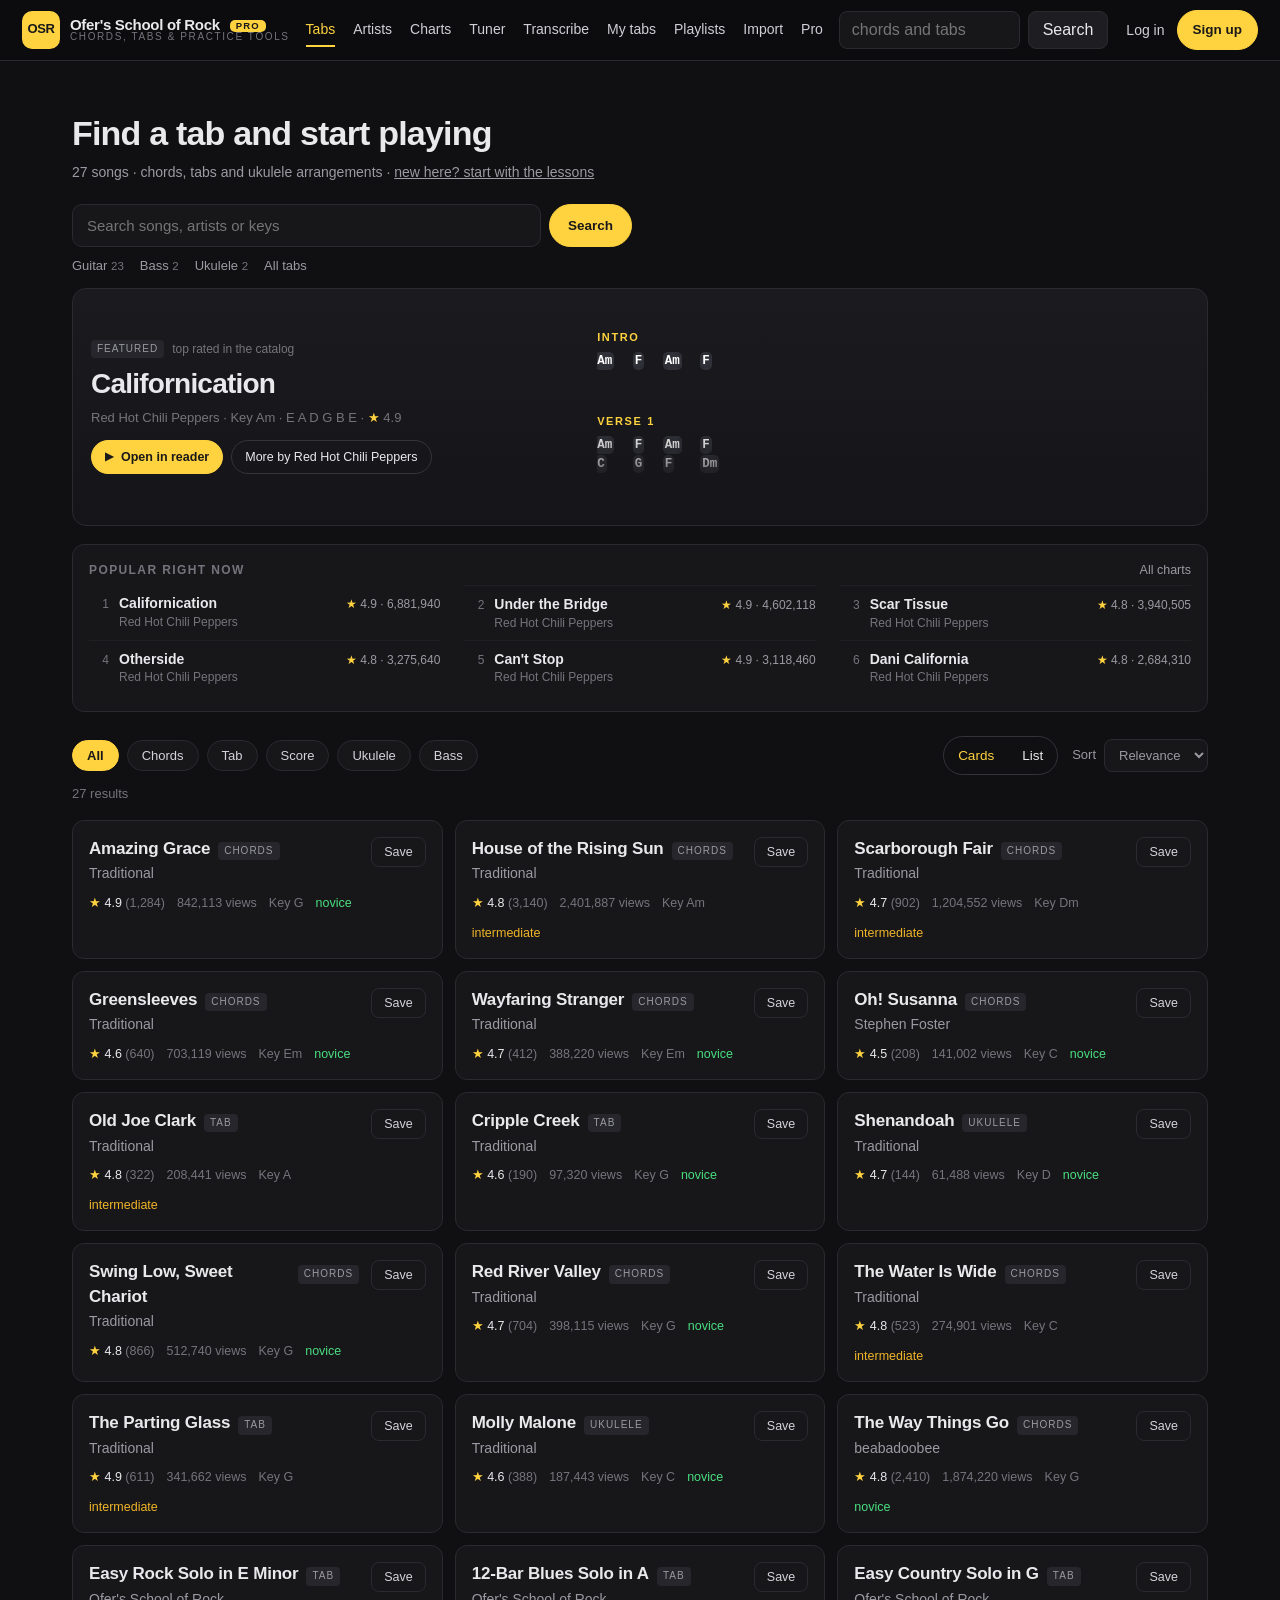
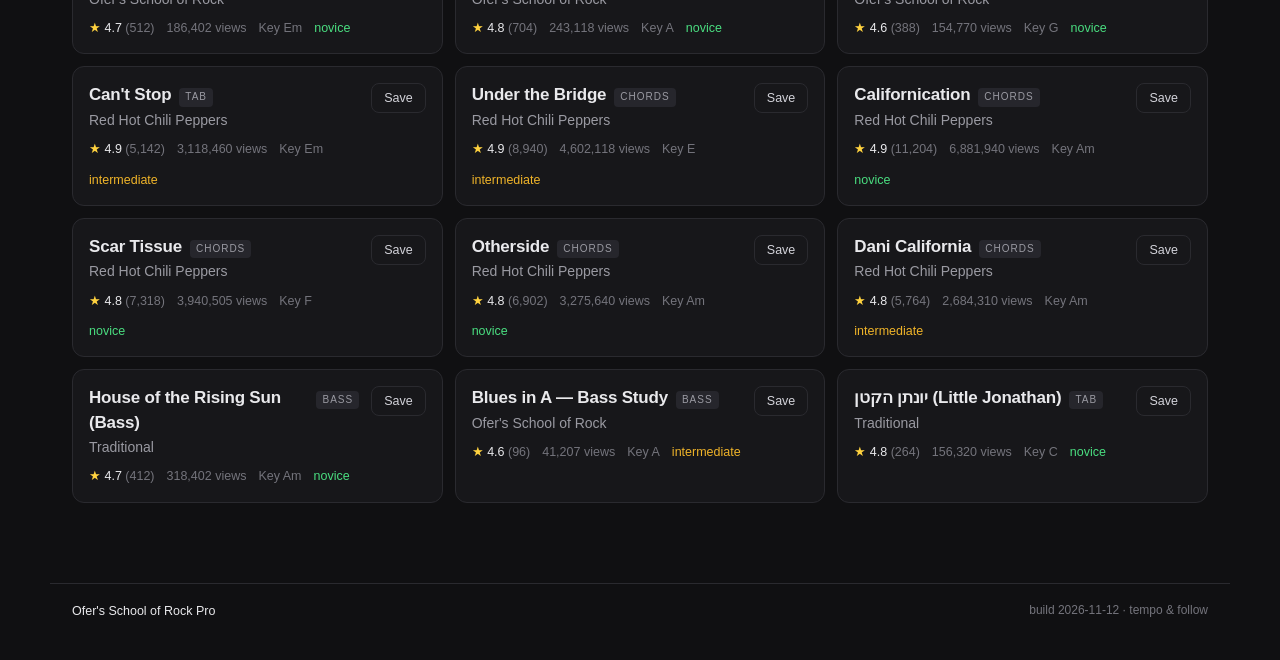
==== index.html @ 37c8a30d "Add a bar/beat timeline with loops and entry markers - Every song page gets a ruler above the sheet:" ====
<!doctype html>
<html lang="en">
  <head>
    <meta charset="utf-8" />
    <meta name="viewport" content="width=device-width, initial-scale=1" />
    <title>Ofer's School of Rock Pro — chords, tabs &amp; practice</title>
    <meta name="description" content="Ofer's School of Rock Pro — a local chord and tab reader with playlists, a metronome, practice tracking and tab export." />
    <link rel="icon" href="favicon.svg" type="image/svg+xml" />
    <link rel="stylesheet" href="css/styles.css?v=20261112au" />
  </head>
  <body>
    <div id="app"></div>
    <script type="module" src="js/app.js?v=20261112au"></script>
  </body>
</html>
---- css/styles.css ----
:root {
  --bg: #101012;
  --bg-elev: #17171a;
  --bg-elev-2: #1e1e22;
  --line: #2a2a2f;
  --text: #e9e9ec;
  --muted: #9a9aa2;
  --dim: #74747c;
  --accent: #ffd23f;
  --accent-ink: #191919;
  --green: #4ade80;
  --font: "Inter", -apple-system, BlinkMacSystemFont, "Segoe UI", Roboto, Helvetica, Arial, sans-serif;
  --mono: ui-monospace, "SF Mono", SFMono-Regular, Menlo, Consolas, monospace;
}

* {
  box-sizing: border-box;
}

html,
body {
  margin: 0;
  padding: 0;
}

body {
  background: var(--bg);
  color: var(--text);
  font-family: var(--font);
  -webkit-font-smoothing: antialiased;
  line-height: 1.45;
}

a {
  color: inherit;
  text-decoration: none;
}

button,
select,
input {
  font-family: inherit;
  font-size: inherit;
  color: inherit;
}

/* ---------- header ---------- */

.site-header {
  position: sticky;
  top: 0;
  z-index: 20;
  display: flex;
  align-items: center;
  gap: 16px;
  padding: 10px 22px;
  background: #0c0c0e;
  border-bottom: 1px solid var(--line);
}

.brand {
  display: flex;
  align-items: center;
  gap: 10px;
  flex-shrink: 0;
}

.brand-mark {
  display: grid;
  place-items: center;
  width: 38px;
  height: 38px;
  border-radius: 10px;
  background: var(--accent);
  color: var(--accent-ink);
  font-weight: 800;
  font-size: 13px;
  letter-spacing: -0.4px;
}

.brand-text {
  display: flex;
  flex-direction: column;
  line-height: 1.05;
}

.brand-text strong {
  font-size: 15px;
  letter-spacing: -0.3px;
  white-space: nowrap;
}

.brand-text em {
  font-style: normal;
  font-size: 10px;
  text-transform: uppercase;
  letter-spacing: 1.6px;
  color: var(--dim);
}

.brand-pro {
  display: inline-block;
  margin-left: 6px;
  padding: 1px 6px;
  border-radius: 5px;
  background: var(--accent);
  color: var(--accent-ink);
  font-size: 9.5px;
  font-weight: 800;
  letter-spacing: 1.2px;
  vertical-align: 1px;
}

.main-nav {
  display: flex;
  gap: 18px;
  font-size: 14px;
  color: #cfcfd6;
}

.main-nav a {
  padding: 6px 0;
  border-bottom: 2px solid transparent;
  white-space: nowrap;
}

.main-nav a:hover {
  color: #fff;
}

.main-nav a.is-active {
  color: var(--accent);
  border-bottom-color: var(--accent);
}

.main-nav a.is-muted {
  color: #5c5c63;
  cursor: not-allowed;
}

.search {
  display: flex;
  margin-left: auto;
  gap: 8px;
  flex: 0 1 340px;
  min-width: 140px;
}

.search input {
  width: 100%;
  padding: 9px 12px;
  border-radius: 8px;
  border: 1px solid var(--line);
  background: var(--bg-elev);
  outline: none;
}

.search input:focus {
  border-color: #4b4b53;
}

.search button {
  padding: 9px 14px;
  border-radius: 8px;
  border: 1px solid var(--line);
  background: var(--bg-elev-2);
  cursor: pointer;
}

.search button:hover {
  background: #26262b;
}

.auth-slot {
  display: flex;
  align-items: center;
  gap: 10px;
  flex-shrink: 0;
}

.auth-name {
  max-width: 140px;
  overflow: hidden;
  text-overflow: ellipsis;
  white-space: nowrap;
  font-size: 13px;
  color: var(--muted);
}

.auth-link {
  font-size: 14px;
  color: #cfcfd6;
  padding: 6px 2px;
}

.auth-link:hover {
  color: #fff;
}

.auth-signup {
  padding: 7px 14px;
  font-size: 13px;
}

/* ---------- shell ---------- */

.ws {
  max-width: 1180px;
  margin: 0 auto;
  padding: 28px 22px 80px;
}

.hero h1 {
  margin: 6px 0 4px;
  font-size: 34px;
  letter-spacing: -0.8px;
}

.hero-sub {
  margin: 0 0 22px;
  color: var(--muted);
  font-size: 14px;
}

/* ---------- filters ---------- */

.filters {
  display: flex;
  align-items: center;
  gap: 14px;
  flex-wrap: wrap;
  margin-bottom: 10px;
}

.chips {
  display: flex;
  gap: 8px;
  flex-wrap: wrap;
}

.chip {
  padding: 7px 14px;
  border-radius: 999px;
  border: 1px solid var(--line);
  background: var(--bg-elev);
  cursor: pointer;
  font-size: 13px;
  color: #d3d3da;
}

.chip:hover {
  border-color: #3d3d45;
}

.chip.is-on {
  background: var(--accent);
  border-color: var(--accent);
  color: var(--accent-ink);
  font-weight: 600;
}

.sort {
  margin-left: auto;
  font-size: 13px;
  color: var(--muted);
  display: flex;
  align-items: center;
  gap: 8px;
}

.sort select {
  padding: 7px 10px;
  border-radius: 8px;
  border: 1px solid var(--line);
  background: var(--bg-elev);
}

.result-count {
  color: var(--dim);
  font-size: 13px;
  margin: 6px 0 16px;
}

/* ---------- results ---------- */

.results {
  display: grid;
  grid-template-columns: repeat(auto-fill, minmax(330px, 1fr));
  gap: 12px;
}

.card {
  display: flex;
  align-items: flex-start;
  gap: 12px;
  padding: 16px;
  border: 1px solid var(--line);
  border-radius: 12px;
  background: var(--bg-elev);
  transition: border-color 0.15s ease, transform 0.15s ease;
}

.card:hover {
  border-color: #3d3d45;
  transform: translateY(-1px);
}

.card-main {
  flex: 1;
  min-width: 0;
}

.card-head {
  display: flex;
  align-items: baseline;
  gap: 8px;
}

.card-head h3 {
  margin: 0;
  font-size: 17px;
  letter-spacing: -0.2px;
}

.badge {
  font-size: 10px;
  text-transform: uppercase;
  letter-spacing: 1px;
  padding: 2px 6px;
  border-radius: 4px;
  background: #26262c;
  color: var(--muted);
}

.card-artist {
  margin: 2px 0 10px;
  color: var(--muted);
  font-size: 14px;
}

.meta {
  display: flex;
  flex-wrap: wrap;
  gap: 12px;
  margin: 0;
  padding: 0;
  list-style: none;
  font-size: 12.5px;
}

.star {
  color: var(--accent);
}

.dim {
  color: var(--dim);
}

.difficulty-novice {
  color: var(--green);
}

.difficulty-intermediate {
  color: #f0b429;
}

.difficulty-advanced {
  color: #f87171;
}

.save-btn {
  flex-shrink: 0;
  padding: 7px 12px;
  border-radius: 8px;
  border: 1px solid var(--line);
  background: transparent;
  color: #d3d3da;
  font-size: 12.5px;
  cursor: pointer;
}

.save-btn:hover {
  background: #26262b;
}

.save-btn.is-saved {
  border-color: var(--accent);
  color: var(--accent);
}

.empty {
  color: var(--muted);
  padding: 24px 0;
}

.badge-import {
  background: #2a3a2e;
  color: var(--green);
}

/* ---------- import ---------- */

.import-form {
  display: flex;
  flex-direction: column;
  gap: 14px;
  padding: 18px;
  border: 1px solid var(--line);
  border-radius: 12px;
  background: var(--bg-elev);
  margin-bottom: 26px;
}

.field-row {
  display: flex;
  flex-wrap: wrap;
  gap: 14px;
}

.import-form label {
  display: flex;
  flex-direction: column;
  gap: 6px;
  font-size: 12px;
  letter-spacing: 0.4px;
  text-transform: uppercase;
  color: var(--dim);
  flex: 1 1 180px;
}

.import-form input,
.import-form select,
.import-form textarea {
  font-family: inherit;
  font-size: 14px;
  text-transform: none;
  letter-spacing: normal;
  color: var(--text);
  background: var(--bg);
  border: 1px solid var(--line);
  border-radius: 8px;
  padding: 9px 11px;
  outline: none;
}

.import-form input:focus,
.import-form select:focus,
.import-form textarea:focus {
  border-color: #4b4b53;
}

.import-form textarea {
  font-family: var(--mono);
  font-size: 13px;
  line-height: 1.5;
  resize: vertical;
  white-space: pre;
  overflow-wrap: normal;
}

.body-field {
  width: 100%;
}

.split-row {
  display: flex;
  flex-direction: row;
  align-items: center;
  gap: 8px;
  padding: 10px 12px;
  border: 1px solid var(--line);
  border-radius: 10px;
  background: var(--bg);
  font-size: 13px;
  color: var(--text);
  text-transform: none;
  letter-spacing: normal;
  cursor: pointer;
}

.split-row input {
  width: 16px;
  height: 16px;
  accent-color: var(--accent);
  flex: 0 0 auto;
}

.split-row .dim {
  font-size: 12px;
}

.split-row input:disabled + span {
  color: var(--dim);
}

.import-actions {
  display: flex;
  align-items: center;
  gap: 14px;
  flex-wrap: wrap;
  font-size: 12.5px;
}

.pill.danger {
  border-color: #5a2a2a;
  color: #f87171;
}

.pill.danger:hover {
  background: #2a1a1a;
}

/* ---------- song layout ---------- */

.song-layout {
  display: grid;
  grid-template-columns: 258px minmax(0, 1fr);
  gap: 28px;
  align-items: start;
  max-width: 1240px;
}

.rail {
  position: sticky;
  top: 78px;
  display: flex;
  flex-direction: column;
  gap: 18px;
}

.rail-player {
  display: flex;
  flex-direction: column;
  gap: 6px;
}

.rail-player .rail-title {
  margin: 0 0 4px;
}

.rail-player .player-bar {
  display: grid;
  grid-template-columns: 1fr 1fr;
  align-items: center;
  gap: 8px;
  width: 100%;
  margin: 0;
}

.rail-player .player-bar .pb-label {
  display: none;
}

.rail-player .player-bar .pill {
  width: 100%;
  justify-content: center;
}

.rail-player #player-toggle,
.rail-player #player-stop,
.rail-player .pill-group[aria-label="Player tempo"],
.rail-player .click-volume-wrap,
.rail-player .player-time,
.rail-player .player-kind,
.rail-player .player-progress,
.rail-player .follow-bar {
  grid-column: 1 / -1;
}

.rail-player .pill-group[aria-label="Player tempo"] {
  justify-content: center;
}

.rail-player .click-volume {
  flex: 1;
  width: auto;
}

.rail-player .player-instrument,
.rail-player .player-volume-wrap {
  grid-column: 1 / -1;
}

.rail-player .player-instrument {
  width: 100%;
  justify-content: space-between;
}

.rail-player .player-instrument select {
  flex: 1;
  min-width: 0;
  text-align: right;
}

.rail-player .player-time,
.rail-player .player-kind {
  text-align: center;
}

.rail-player .player-time {
  order: 10;
}

.rail-player .player-progress {
  order: 11;
  flex: none;
  width: 100%;
}

.rail-player .player-kind {
  order: 12;
}

.rail-auth {
  display: flex;
  flex-direction: column;
  gap: 8px;
}

.btn-primary,
.btn-ghost {
  padding: 10px 14px;
  border-radius: 999px;
  border: 1px solid var(--line);
  background: var(--bg-elev-2);
  font-weight: 600;
  cursor: pointer;
  text-align: center;
}

.btn-primary:disabled,
.btn-ghost:disabled {
  cursor: not-allowed;
  opacity: 0.7;
}

.btn-primary {
  background: var(--accent);
  border-color: var(--accent);
  color: var(--accent-ink);
}

.rail-account-label {
  margin: 0;
  font-size: 10px;
  text-transform: uppercase;
  letter-spacing: 1.4px;
  color: var(--dim);
}

.rail-account-name {
  font-size: 14px;
}

.rail-account-email {
  margin: 0 0 8px;
  font-size: 12px;
  color: var(--muted);
  overflow: hidden;
  text-overflow: ellipsis;
}

.rail-title {
  margin: 6px 0 0;
  font-size: 12px;
  text-transform: uppercase;
  letter-spacing: 1.4px;
  color: var(--dim);
}

.versions {
  list-style: none;
  margin: 0;
  padding: 0;
  display: flex;
  flex-direction: column;
  gap: 2px;
}

.versions li {
  display: flex;
  justify-content: space-between;
  gap: 10px;
  padding: 9px 10px;
  border-radius: 8px;
  font-size: 13.5px;
}

.versions li:hover {
  background: var(--bg-elev-2);
}

.versions li.is-current {
  background: var(--bg-elev-2);
  border-left: 2px solid var(--accent);
}

.rail-note {
  border-top: 1px solid var(--line);
  padding-top: 14px;
  font-size: 12.5px;
  color: var(--muted);
}

.rail-note strong {
  color: var(--text);
  display: block;
  margin-bottom: 4px;
}

.rail-note p {
  margin: 0;
}

/* ---------- song ---------- */

.song {
  min-width: 0;
}

.song-title {
  margin: 0 0 8px;
  font-size: 40px;
  line-height: 1.1;
  letter-spacing: -1.2px;
}

.song-title span {
  color: var(--muted);
  font-weight: 400;
}

.stats {
  margin: 0 0 4px;
  color: var(--muted);
  font-size: 13.5px;
}

.byline {
  margin: 0 0 18px;
  color: var(--dim);
  font-size: 13px;
}

.toolbar {
  display: flex;
  flex-wrap: wrap;
  gap: 8px;
  padding: 12px 0;
  border-top: 1px solid var(--line);
  border-bottom: 1px solid var(--line);
}

.pill {
  padding: 9px 15px;
  border-radius: 999px;
  border: 1px solid #33333a;
  background: transparent;
  color: var(--text);
  font-size: 13.5px;
  cursor: pointer;
  transition: background 0.12s ease, border-color 0.12s ease;
}

.pill:hover {
  background: var(--bg-elev-2);
}

.pill.primary {
  display: inline-flex;
  align-items: center;
  gap: 8px;
  background: var(--accent);
  border-color: var(--accent);
  color: var(--accent-ink);
  font-weight: 650;
}

.pill.primary .ico {
  font-size: 11px;
}

.pill.is-on {
  border-color: var(--accent);
  color: var(--accent);
}

.pill.sq {
  padding: 9px 12px;
  border-radius: 999px;
  min-width: 40px;
}

.pill.sq.value {
  border: none;
  cursor: default;
  color: var(--muted);
  min-width: 34px;
  text-align: center;
}

.pill.sq.value:hover {
  background: transparent;
}

.pill.is-off {
  opacity: 0.4;
  cursor: default;
}

.pill.file-pill {
  display: inline-flex;
  align-items: center;
}

.sr-only {
  position: absolute;
  width: 1px;
  height: 1px;
  padding: 0;
  margin: -1px;
  overflow: hidden;
  clip: rect(0 0 0 0);
  white-space: nowrap;
  border: 0;
}

.crumb {
  margin: 0 0 4px;
  font-size: 11.5px;
  text-transform: uppercase;
  letter-spacing: 1.6px;
  color: var(--dim);
}

.crumb a:hover {
  color: var(--accent);
}

.pill-group {
  display: inline-flex;
  align-items: center;
  gap: 4px;
  border: 1px solid #33333a;
  border-radius: 999px;
  padding: 2px;
}

.pill-group .pill {
  border: none;
}

.tab-meta {
  margin: 16px 0 6px;
  color: var(--muted);
  font-size: 13.5px;
}

.tab-meta span {
  color: #45454c;
  margin: 0 4px;
}

.tempo-edit {
  display: inline-flex;
  align-items: center;
  gap: 6px;
}

.tempo-edit input {
  width: 60px;
  padding: 3px 6px;
  border-radius: 6px;
  border: 1px solid var(--line);
  background: var(--bg);
  color: var(--text);
  font-size: 12.5px;
  text-align: center;
  outline: none;
}

.tempo-edit input:focus {
  border-color: #4b4b53;
}

.capo-edit {
  display: inline-flex;
  align-items: center;
  gap: 4px;
}

.capo-edit .pill.sq {
  padding: 2px 7px;
  font-size: 12px;
  line-height: 1.3;
}

.capo-edit .pill.sq.value {
  min-width: 22px;
  justify-content: center;
}

.capo-edit .pill.sq[disabled] {
  opacity: 0.35;
  cursor: default;
}

.youtube-link {
  color: var(--muted);
  text-decoration: underline;
  text-underline-offset: 2px;
}

.youtube-link:hover {
  color: var(--accent);
}

/* ---------- sheet ---------- */

.timeline-card {
  margin: 10px 0 14px;
}

.timeline-head {
  display: flex;
  align-items: center;
  gap: 8px;
  font-size: 11px;
  text-transform: uppercase;
  letter-spacing: 1.2px;
  color: var(--dim);
}

.timeline-title {
  font-weight: 700;
}

.timeline-head .pill {
  margin-left: auto;
  padding: 3px 8px;
  font-size: 11px;
  line-height: 1.4;
  text-transform: none;
  letter-spacing: normal;
}

.timeline {
  position: relative;
  height: 48px;
  margin-top: 6px;
  border: 1px solid var(--line);
  border-radius: 10px;
  background: #141416;
  cursor: pointer;
  overflow: hidden;
  touch-action: pan-y;
}

.timeline:focus-visible {
  outline: 2px solid var(--accent);
  outline-offset: 2px;
}

.timeline.is-dragging {
  cursor: ew-resize;
  user-select: none;
}

.timeline-ticks {
  position: absolute;
  inset: 0;
  pointer-events: none;
}

.timeline-tick {
  position: absolute;
  bottom: 0;
  width: 1px;
  background: #3a3a42;
}

.timeline-tick.bar {
  height: 14px;
  background: #5c5c66;
}

.timeline-tick.beat {
  height: 6px;
  background: #303038;
}

.timeline-bar-label {
  position: absolute;
  top: 4px;
  transform: translateX(-50%);
  font-size: 9px;
  color: var(--dim);
}

.timeline-loop {
  position: absolute;
  top: 0;
  bottom: 0;
  z-index: 2;
  background: rgba(255, 210, 63, 0.16);
  border-left: 1px solid rgba(255, 210, 63, 0.7);
  border-right: 1px solid rgba(255, 210, 63, 0.7);
  pointer-events: none;
}

.timeline-playhead {
  position: absolute;
  top: 0;
  bottom: 0;
  z-index: 4;
  width: 2px;
  background: var(--accent);
  box-shadow: 0 0 8px rgba(255, 210, 63, 0.6);
  pointer-events: none;
}

.timeline-pulse {
  position: absolute;
  top: 3px;
  z-index: 3;
  width: 7px;
  height: 7px;
  margin-left: -3.5px;
  border-radius: 50%;
  background: var(--accent);
  opacity: 0.35;
  pointer-events: none;
}

.timeline-pulse.is-hit {
  animation: timeline-beat 0.2s ease-out;
}

.timeline-entry {
  position: absolute;
  top: 2px;
  z-index: 5;
  transform: translateX(-50%);
  padding: 1px 5px;
  border-radius: 5px;
  background: var(--accent);
  color: #161512;
  font-size: 9px;
  font-weight: 700;
  pointer-events: auto;
  cursor: pointer;
}

.timeline-hint {
  margin: 4px 0 0;
  font-size: 11px;
}

@keyframes timeline-beat {
  0% {
    transform: scale(1.8);
    opacity: 1;
  }
  100% {
    transform: scale(1);
    opacity: 0.35;
  }
}

.sheet-wrap {
  display: grid;
  grid-template-columns: minmax(0, 1fr) 190px;
  gap: 26px;
  align-items: start;
  margin-top: 8px;
}

.sheet-wrap.score-only {
  grid-template-columns: minmax(0, 1fr);
}

.score-sheet {
  margin-top: 8px;
  padding: 16px 16px 10px;
  border: 1px solid var(--line);
  border-radius: 14px;
  background: #121214;
  overflow-x: auto;
}

.score-heading {
  display: flex;
  align-items: baseline;
  gap: 10px;
  flex-wrap: wrap;
  margin-bottom: 10px;
  font-family: var(--font);
}

.score-heading strong {
  font-size: 15px;
}

.score-heading span {
  font-size: 12.5px;
  color: var(--muted);
}

.score-svg {
  display: block;
  width: 100%;
  min-width: 720px;
  height: auto;
}

.score-line {
  stroke: #3d3d45;
  stroke-width: 1;
}

.score-bar {
  stroke: #575760;
  stroke-width: 1;
}

.score-bar.end {
  stroke: #7a7a84;
  stroke-width: 2;
}

.score-ledger {
  stroke: #5a5a63;
  stroke-width: 1;
}

.score-head {
  fill: #e9e9ec;
}

.score-head.is-hollow {
  fill: none;
  stroke: #e9e9ec;
  stroke-width: 1.2;
}

.score-stem,
.score-flag {
  stroke: #e9e9ec;
  stroke-width: 1.4;
  fill: none;
}

.score-dot {
  fill: #e9e9ec;
}

.score-rest {
  fill: #d8d9df;
  stroke: #d8d9df;
  stroke-width: 1.2;
}

.score-accidental {
  fill: #cfd1d8;
  font-size: 13px;
  font-family: "Bravura", "Noto Music", "Segoe UI Symbol", "Apple Symbols", serif;
}

.score-clef {
  fill: #dfe1e6;
  font-size: 42px;
  font-family: "Bravura", "Noto Music", "Segoe UI Symbol", "Apple Symbols", serif;
}

.score-time {
  fill: #9a9aa2;
  font-size: 13px;
  text-anchor: middle;
  font-family: var(--font);
}

.score-brace {
  fill: none;
  stroke: #6a6a73;
  stroke-width: 1.4;
}

.score-hit {
  cursor: pointer;
}

.score-loop-layer {
  pointer-events: none;
}

.score-loop-band {
  fill: rgba(255, 210, 63, 0.14);
  pointer-events: none;
}

.sheet.is-dragging,
.score-sheet.is-dragging {
  user-select: none;
  cursor: ew-resize;
}

.sheet .line.is-loop {
  background: rgba(255, 210, 63, 0.1);
  border-radius: 4px;
}

.score-note {
  cursor: pointer;
}

.score-note:hover .score-head {
  fill: var(--accent);
  stroke: var(--accent);
}

.score-note.is-active .score-head {
  fill: var(--accent);
  stroke: var(--accent);
}

.score-note.is-active .score-stem,
.score-note.is-active .score-flag {
  stroke: var(--accent);
}

.score-note.is-active .score-dot {
  fill: var(--accent);
}

.sheet {
  font-family: var(--mono);
  font-size: var(--sheet-font, 15px);
  line-height: 1.55;
  white-space: pre-wrap;
  overflow-wrap: anywhere;
  color: #dfe1e6;
}

.sheet .line {
  min-height: 1.55em;
}

.sheet .tabline {
  color: #b9bcc4;
  white-space: pre;
  overflow-x: auto;
}

.section {
  margin: 22px 0 6px;
  font-family: var(--font);
  font-size: 11px;
  font-weight: 700;
  letter-spacing: 1.6px;
  text-transform: uppercase;
  color: var(--accent);
}

.ch {
  color: #fff;
  font-weight: 650;
  border-radius: 3px;
  background: #303038;
  box-shadow: 0 0 0 2px #303038;
  cursor: default;
}

.ch:hover {
  background: var(--accent);
  box-shadow: 0 0 0 2px var(--accent);
  color: var(--accent-ink);
}

.chord-panel {
  position: sticky;
  top: 84px;
  border: 1px solid var(--line);
  border-radius: 12px;
  background: var(--bg-elev);
  padding: 14px;
}

.chord-panel h3 {
  margin: 0 0 10px;
  font-size: 11px;
  letter-spacing: 1.6px;
  text-transform: uppercase;
  color: var(--dim);
}

.diagrams {
  display: grid;
  grid-template-columns: repeat(2, 1fr);
  gap: 10px;
}

.diagram {
  margin: 0;
  text-align: center;
  color: #cfd2d8;
}

.dgm svg {
  display: block;
  margin: 0 auto;
}

.diagram figcaption {
  margin-top: 2px;
  font-size: 11.5px;
  color: var(--muted);
}

/* ---------- playlist context ---------- */

.playlist-bar {
  display: flex;
  align-items: center;
  gap: 10px;
  flex-wrap: wrap;
  margin: 12px 0 0;
  padding: 10px 12px;
  border: 1px solid var(--line);
  border-radius: 10px;
  background: var(--bg-elev);
  font-size: 13px;
}

.pb-label {
  font-size: 10px;
  text-transform: uppercase;
  letter-spacing: 1.4px;
  color: var(--dim);
}

.pb-name {
  font-weight: 650;
  color: var(--accent);
}

.playlist-bar .pill {
  padding: 6px 12px;
  font-size: 12.5px;
}

/* ---------- add-to-playlist + rename ---------- */

.add-list {
  display: inline-flex;
  align-items: center;
  gap: 6px;
  padding: 3px 4px 3px 12px;
  border: 1px solid #33333a;
  border-radius: 999px;
  background: transparent;
}

.add-list select,
.add-list input {
  background: transparent;
  border: none;
  outline: none;
  color: var(--text);
  font-size: 13px;
  padding: 5px 0;
}

.add-list select {
  max-width: 150px;
}

.add-list input {
  width: 130px;
  border-left: 1px solid #2c2c33;
  padding-left: 10px;
}

.add-list input::placeholder {
  color: var(--dim);
}

.add-list .pill {
  padding: 6px 12px;
  font-size: 12.5px;
}

.rename-form {
  display: inline-flex;
  align-items: center;
  gap: 6px;
}

.rename-form input {
  padding: 7px 10px;
  border-radius: 8px;
  border: 1px solid var(--line);
  background: var(--bg);
  outline: none;
  font-size: 13px;
  min-width: 160px;
}

.rename-form input:focus {
  border-color: #4b4b53;
}

.rename-form .pill {
  padding: 7px 12px;
  font-size: 12.5px;
}

/* ---------- practice bar ---------- */

.practice-bar {
  display: flex;
  align-items: center;
  gap: 10px;
  flex-wrap: wrap;
  margin: 4px 0 14px;
  padding: 10px 12px;
  border: 1px solid #33333a;
  border-radius: 12px;
  background: linear-gradient(180deg, #1b1b1f, #16161a);
}

.bpm-unit {
  font-size: 10px;
  letter-spacing: 1.2px;
  color: var(--dim);
  margin-left: -4px;
}

.pill-select {
  display: inline-flex;
  align-items: center;
  gap: 6px;
  padding: 7px 10px;
  border-radius: 999px;
  border: 1px solid #33333a;
  font-size: 12.5px;
  color: var(--muted);
}

.pill-select select {
  background: transparent;
  border: none;
  outline: none;
  font-size: 13px;
  color: var(--text);
}

.beat-dots {
  display: flex;
  gap: 6px;
  margin-left: auto;
  align-items: center;
}

.beat-dots .dot {
  width: 9px;
  height: 9px;
  border-radius: 50%;
  background: #34343c;
  transition: background 0.08s ease, transform 0.08s ease;
}

.beat-dots .dot.is-hit {
  background: var(--accent);
  transform: scale(1.25);
}

/* ---------- playlists ---------- */

.new-list {
  display: flex;
  align-items: flex-end;
  gap: 12px;
  flex-wrap: wrap;
  padding: 16px;
  margin-bottom: 18px;
  border: 1px solid var(--line);
  border-radius: 12px;
  background: var(--bg-elev);
}

.new-list label {
  display: flex;
  flex-direction: column;
  gap: 6px;
  flex: 1 1 260px;
  font-size: 11px;
  text-transform: uppercase;
  letter-spacing: 1.2px;
  color: var(--dim);
}

.new-list input {
  padding: 9px 11px;
  border-radius: 8px;
  border: 1px solid var(--line);
  background: var(--bg);
  font-size: 14px;
  outline: none;
  text-transform: none;
  letter-spacing: normal;
  color: var(--text);
}

.new-list input:focus {
  border-color: #4b4b53;
}

.playlist-grid {
  display: grid;
  grid-template-columns: repeat(auto-fill, minmax(320px, 1fr));
  gap: 12px;
}

.playlist-card {
  display: flex;
  flex-direction: column;
  gap: 8px;
  padding: 16px;
  border: 1px solid var(--line);
  border-radius: 12px;
  background: var(--bg-elev);
}

.playlist-card:hover {
  border-color: #3d3d45;
}

.playlist-card-head {
  display: flex;
  align-items: baseline;
  justify-content: space-between;
  gap: 10px;
}

.playlist-card-head h3 {
  margin: 0;
  font-size: 17px;
}

.playlist-card-head h3 a:hover {
  color: var(--accent);
}

.playlist-preview {
  margin: 0;
  font-size: 13px;
  min-height: 1.4em;
}

.pl-actions {
  display: flex;
  align-items: center;
  gap: 8px;
  flex-wrap: wrap;
}

.pl-actions .pill {
  padding: 7px 13px;
  font-size: 12.5px;
}

.pl-top {
  margin: 0 0 18px;
}

.list-songs {
  list-style: none;
  margin: 0 0 30px;
  padding: 0;
  border: 1px solid var(--line);
  border-radius: 12px;
  overflow: hidden;
}

.list-song {
  display: flex;
  align-items: center;
  gap: 14px;
  padding: 12px 16px;
  background: var(--bg-elev);
  border-bottom: 1px solid var(--line);
}

.list-song:last-child {
  border-bottom: none;
}

.list-song:hover {
  background: #1b1b1f;
}

.list-num {
  width: 22px;
  color: var(--dim);
  font-size: 12.5px;
  text-align: right;
  flex-shrink: 0;
}

.list-main {
  flex: 1;
  min-width: 0;
  display: flex;
  flex-direction: column;
  gap: 1px;
}

.list-main strong {
  font-size: 15px;
}

.list-main:hover strong {
  color: var(--accent);
}

.list-main .dim {
  font-size: 12.5px;
}

.list-songs .empty {
  padding: 18px 16px;
}

.picker {
  padding: 16px;
  border: 1px solid var(--line);
  border-radius: 12px;
  background: var(--bg-elev);
}

.picker h2 {
  margin: 0 0 10px;
  font-size: 12px;
  text-transform: uppercase;
  letter-spacing: 1.4px;
  color: var(--dim);
}

.picker > input {
  width: 100%;
  padding: 9px 11px;
  border-radius: 8px;
  border: 1px solid var(--line);
  background: var(--bg);
  outline: none;
  margin-bottom: 10px;
}

.picker > input:focus {
  border-color: #4b4b53;
}

.picker-list {
  display: flex;
  flex-direction: column;
}

.picker-row {
  display: flex;
  align-items: center;
  gap: 12px;
  padding: 8px 2px;
  border-top: 1px solid #202024;
}

.picker-row:first-child {
  border-top: none;
}

.picker-main {
  flex: 1;
  min-width: 0;
  font-size: 14px;
  overflow: hidden;
  text-overflow: ellipsis;
  white-space: nowrap;
}

.picker-row .pill {
  padding: 6px 12px;
  font-size: 12.5px;
}

/* ---------- pro page ---------- */

.stats-grid {
  display: grid;
  grid-template-columns: repeat(auto-fit, minmax(150px, 1fr));
  gap: 12px;
  margin-bottom: 24px;
}

.stat {
  display: flex;
  flex-direction: column;
  gap: 2px;
  padding: 16px;
  border: 1px solid var(--line);
  border-radius: 12px;
  background: var(--bg-elev);
}

.stat-value {
  font-size: 30px;
  font-weight: 700;
  letter-spacing: -1px;
  color: var(--accent);
}

.stat-label {
  font-size: 11.5px;
  text-transform: uppercase;
  letter-spacing: 1.2px;
  color: var(--dim);
}

.pro-block {
  padding: 18px;
  margin-bottom: 16px;
  border: 1px solid var(--line);
  border-radius: 12px;
  background: var(--bg-elev);
}

.pro-block h2 {
  margin: 0 0 10px;
  font-size: 12px;
  text-transform: uppercase;
  letter-spacing: 1.4px;
  color: var(--dim);
}

.pro-block p {
  margin: 0 0 12px;
  font-size: 13.5px;
}

.practice-list { list-style: none; margin: 0; padding: 0; }

.practice-list li {
  display: flex;
  align-items: baseline;
  gap: 10px;
  padding: 9px 0;
  border-top: 1px solid #202024;
  font-size: 14px;
}

.practice-list li:first-child { border-top: none; }

.practice-list a {
  font-weight: 600;
}

.practice-list a:hover { color: var(--accent); }

.practice-list .dim { flex: 1; font-size: 12.5px; }

.practice-time {
  color: var(--accent);
  font-size: 12.5px;
  letter-spacing: 0.4px;
}

.backup-note {
  margin: 10px 0 0;
  min-height: 1.2em;
  font-size: 12.5px;
}

.pro-features {
  margin: 0;
  padding-left: 18px;
  color: var(--muted);
  font-size: 13.5px;
  display: flex;
  flex-direction: column;
  gap: 6px;
}

.pro-features strong { color: var(--text); }

/* ---------- accounts ---------- */

.auth-page {
  max-width: 560px;
}

.auth-card {
  display: flex;
  flex-direction: column;
  gap: 14px;
  padding: 22px;
  border: 1px solid var(--line);
  border-radius: 12px;
  background: var(--bg-elev);
}

.auth-card p {
  margin: 0;
  font-size: 13.5px;
  color: var(--muted);
}

.auth-card label {
  display: flex;
  flex-direction: column;
  gap: 6px;
  font-size: 11px;
  text-transform: uppercase;
  letter-spacing: 1.2px;
  color: var(--dim);
}

.auth-card input {
  padding: 10px 12px;
  border-radius: 8px;
  border: 1px solid var(--line);
  background: var(--bg);
  color: var(--text);
  font-size: 14px;
  text-transform: none;
  letter-spacing: normal;
  outline: none;
}

.auth-card input:focus {
  border-color: #4b4b53;
}

.auth-hint {
  margin: 0;
  font-size: 12px;
}

.auth-error {
  margin: 0;
  min-height: 1.2em;
  color: #f87171;
  font-size: 13px;
}

.auth-actions {
  display: flex;
  align-items: center;
  gap: 14px;
  flex-wrap: wrap;
}

.auth-switch {
  font-size: 13px;
  color: var(--muted);
}

.auth-switch:hover {
  color: var(--accent);
}

.auth-notice {
  margin: 0 0 16px;
  padding: 12px 14px;
  border: 1px solid #5a4a2a;
  border-radius: 10px;
  background: #221c10;
  color: #f0c46a;
  font-size: 13px;
}

.auth-notice code {
  font-family: var(--mono);
  font-size: 12.5px;
}

/* ---------- video panel ---------- */

.video-block {
  margin: 0 0 18px;
  padding: 12px;
  border: 1px solid var(--line);
  border-radius: 12px;
  background: var(--bg-elev);
}

.video-frame {
  position: relative;
  aspect-ratio: 16 / 9;
  width: 100%;
  border-radius: 9px;
  overflow: hidden;
  background: radial-gradient(circle at 50% 40%, #24242b, #121216 70%);
}

.video-frame iframe {
  position: absolute;
  inset: 0;
  width: 100%;
  height: 100%;
  border: 0;
}

.video-poster {
  position: absolute;
  inset: 0;
  display: flex;
  flex-direction: column;
  align-items: center;
  justify-content: center;
  gap: 8px;
  width: 100%;
  border: none;
  background: transparent;
  color: var(--text);
  cursor: pointer;
  padding: 20px;
  text-align: center;
}

.video-poster:hover .video-play,
.video-poster:focus-visible .video-play {
  background: #fff;
  transform: scale(1.06);
}

.video-play {
  display: grid;
  place-items: center;
  width: 62px;
  height: 62px;
  border-radius: 50%;
  background: var(--accent);
  color: var(--accent-ink);
  font-size: 22px;
  padding-left: 4px;
  transition: transform 0.12s ease, background 0.12s ease;
}

.video-title {
  font-size: 17px;
  font-weight: 650;
  letter-spacing: -0.2px;
  max-width: 80%;
}

.video-sub {
  font-size: 12px;
  color: var(--dim);
}

.video-actions {
  display: flex;
  gap: 8px;
  flex-wrap: wrap;
  margin-top: 10px;
}

.video-actions .pill {
  padding: 7px 13px;
  font-size: 12.5px;
}

.video-form {
  display: flex;
  align-items: flex-end;
  gap: 12px;
  flex-wrap: wrap;
}

.video-form label {
  display: flex;
  flex-direction: column;
  gap: 6px;
  flex: 1 1 240px;
  font-size: 11px;
  text-transform: uppercase;
  letter-spacing: 1.2px;
  color: var(--dim);
}

.video-form input {
  padding: 9px 11px;
  border-radius: 8px;
  border: 1px solid var(--line);
  background: var(--bg);
  color: var(--text);
  font-size: 13.5px;
  text-transform: none;
  letter-spacing: normal;
  outline: none;
}

.video-form input:focus {
  border-color: #4b4b53;
}

.video-form-actions {
  display: flex;
  gap: 8px;
}

.video-error {
  margin: 8px 0 0;
  min-height: 1.2em;
  color: #f87171;
  font-size: 12.5px;
}

.video-hint {
  margin: 4px 0 0;
  font-size: 12.5px;
}

.video-hint a {
  color: var(--muted);
  text-decoration: underline;
}

.video-hint a:hover {
  color: var(--accent);
}

/* ---------- artists & charts ---------- */

.artist-grid {
  display: grid;
  grid-template-columns: repeat(auto-fill, minmax(220px, 1fr));
  gap: 10px;
}

.artist-card {
  display: flex;
  flex-direction: column;
  gap: 2px;
  padding: 14px 16px;
  border: 1px solid var(--line);
  border-radius: 10px;
  background: var(--bg-elev);
}

.artist-card:hover {
  border-color: #3d3d45;
}

.artist-card strong {
  font-size: 15px;
}

.artist-card .dim {
  font-size: 12.5px;
}

.chart-grid {
  display: grid;
  grid-template-columns: repeat(auto-fit, minmax(320px, 1fr));
  gap: 16px;
}

.chart-block {
  padding: 16px;
  border: 1px solid var(--line);
  border-radius: 12px;
  background: var(--bg-elev);
}

.chart-block h2 {
  margin: 0 0 10px;
  font-size: 12px;
  text-transform: uppercase;
  letter-spacing: 1.4px;
  color: var(--dim);
}

.chart-list {
  list-style: none;
  margin: 0;
  padding: 0;
}

.chart-list li {
  display: flex;
  align-items: baseline;
  gap: 10px;
  padding: 8px 0;
  border-top: 1px solid #202024;
  font-size: 14px;
}

.chart-list li:first-child {
  border-top: none;
}

.chart-rank {
  width: 20px;
  color: var(--dim);
  font-size: 12px;
  text-align: right;
}

.chart-main {
  flex: 1;
  min-width: 0;
  display: flex;
  flex-direction: column;
}

.chart-main strong {
  font-size: 14px;
}

.chart-main .dim {
  font-size: 12px;
}

.chart-main:hover strong {
  color: var(--accent);
}

.chart-extra {
  color: var(--muted);
  font-size: 12px;
  white-space: nowrap;
}

/* ---------- lessons ---------- */

.lesson-list {
  display: flex;
  flex-direction: column;
  gap: 12px;
}

.lesson {
  position: relative;
  padding: 18px 20px;
  border: 1px solid var(--line);
  border-radius: 12px;
  background: var(--bg-elev);
}

.lesson h2 {
  margin: 0 0 8px;
  font-size: 19px;
  letter-spacing: -0.3px;
}

.lesson p {
  margin: 0;
  color: var(--muted);
  font-size: 14px;
  line-height: 1.6;
}

.lesson-num {
  position: absolute;
  top: 18px;
  right: 20px;
  color: var(--dim);
  font-size: 12px;
}

.learn-link {
  color: var(--muted);
  text-decoration: underline;
}

.learn-link:hover {
  color: var(--accent);
}

/* ---------- rating ---------- */

.rating-row {
  display: flex;
  align-items: center;
  gap: 10px;
  margin: 0 0 14px;
}

.rating-label {
  font-size: 10px;
  text-transform: uppercase;
  letter-spacing: 1.2px;
  color: var(--dim);
}

.stars {
  display: inline-flex;
  gap: 2px;
}

.star-btn {
  padding: 2px 3px;
  border: none;
  border-radius: 5px;
  background: transparent;
  color: #3a3a42;
  font-size: 19px;
  line-height: 1;
  cursor: pointer;
}

.star-btn:hover {
  color: #8a8a93;
}

.star-btn.is-on {
  color: var(--accent);
}

.rating-value {
  font-size: 12.5px;
}

/* ---------- comments ---------- */

.comments {
  margin-top: 30px;
  padding-top: 18px;
  border-top: 1px solid var(--line);
}

.comments h2 {
  margin: 0 0 12px;
  font-size: 12px;
  text-transform: uppercase;
  letter-spacing: 1.4px;
  color: var(--dim);
}

.comment-form {
  display: flex;
  flex-direction: column;
  gap: 8px;
  margin-bottom: 16px;
}

.comment-form textarea {
  width: 100%;
  padding: 10px 12px;
  border-radius: 9px;
  border: 1px solid var(--line);
  background: var(--bg-elev);
  color: var(--text);
  font-family: inherit;
  font-size: 13.5px;
  resize: vertical;
  outline: none;
}

.comment-form textarea:focus {
  border-color: #4b4b53;
}

.comment-actions {
  display: flex;
  align-items: center;
  gap: 12px;
}

.comment-actions .pill {
  padding: 7px 14px;
  font-size: 12.5px;
}

.comment-error {
  color: #f87171;
  font-size: 12.5px;
}

.comment-login {
  margin: 0 0 14px;
  font-size: 13px;
}

.comment-list {
  display: flex;
  flex-direction: column;
  gap: 10px;
}

.comment {
  padding: 12px 14px;
  border: 1px solid var(--line);
  border-radius: 10px;
  background: var(--bg-elev);
}

.comment header {
  display: flex;
  align-items: baseline;
  gap: 10px;
  margin-bottom: 6px;
}

.comment header strong {
  font-size: 13px;
}

.comment header time {
  flex: 1;
  color: var(--dim);
  font-size: 11.5px;
}

.comment p {
  margin: 0;
  font-size: 13.5px;
  color: #d6d6dd;
  white-space: pre-wrap;
  overflow-wrap: anywhere;
}

.pill.tiny {
  padding: 4px 9px;
  font-size: 11px;
}

/* ---------- tuner ---------- */

.tuner-page {
  max-width: 760px;
}

.tuner-card {
  padding: 22px;
  border: 1px solid var(--line);
  border-radius: 14px;
  background: linear-gradient(180deg, #1b1b1f, #141418);
}

.tuner-modes {
  display: flex;
  justify-content: center;
  gap: 8px;
  margin-bottom: 14px;
}

.tuner-headstock {
  display: flex;
  justify-content: center;
  gap: 8px;
  max-width: 430px;
  margin: 0 auto 16px;
  padding: 10px;
  border: 1px solid #3a2f22;
  border-radius: 999px;
  background: linear-gradient(180deg, #2a2116, #171310);
}

.string-peg {
  position: relative;
  display: flex;
  align-items: center;
  justify-content: center;
  width: 44px;
  height: 56px;
  padding-bottom: 12px;
  border: 1px solid #4a3a26;
  border-radius: 10px;
  background: linear-gradient(180deg, #3a2f22, #1c1712);
  color: #d8c9a8;
  font: inherit;
  font-size: 13px;
  font-weight: 600;
  cursor: pointer;
  transition: border-color 0.12s ease, color 0.12s ease, transform 0.12s ease;
}

.string-peg:hover {
  border-color: #8a6a3e;
}

.string-peg .peg-dot {
  position: absolute;
  bottom: 7px;
  left: 50%;
  width: 7px;
  height: 7px;
  margin-left: -3.5px;
  border-radius: 50%;
  background: #4a4a53;
  transition: background 0.12s ease, box-shadow 0.12s ease;
}

.string-peg.is-selected {
  border-color: var(--accent);
  color: #fff;
}

.string-peg.is-heard {
  border-color: var(--accent);
  color: #fff;
  transform: translateY(-1px);
}

.string-peg.is-tuned .peg-dot {
  background: var(--green);
  box-shadow: 0 0 8px var(--green);
}

.string-peg.is-suggested {
  border-color: #f0b429;
  animation: peg-hint 0.9s ease-in-out infinite;
}

@keyframes peg-hint {
  50% {
    border-color: #f0b429;
    box-shadow: 0 0 0 2px rgba(240, 180, 41, 0.25);
  }
}

.tuner-target {
  margin: 0 0 4px;
  text-align: center;
  font-size: 12.5px;
}

.tuner-note-row {
  display: flex;
  align-items: baseline;
  justify-content: center;
  gap: 8px;
  min-height: 110px;
}

.tuner-note {
  font-size: 96px;
  font-weight: 700;
  letter-spacing: -4px;
  line-height: 1;
}

.tuner-octave {
  font-size: 28px;
  color: var(--muted);
}

.tuner-gauge {
  position: relative;
  height: 10px;
  margin: 14px 0 12px;
  border-radius: 999px;
  background: #26262c;
}

.tuner-center {
  position: absolute;
  left: 50%;
  top: -6px;
  width: 2px;
  height: 22px;
  background: #3d3d45;
  transform: translateX(-1px);
}

.tuner-marker {
  position: absolute;
  top: -6px;
  left: 50%;
  width: 22px;
  height: 22px;
  margin-left: -11px;
  border-radius: 50%;
  background: #4a4a53;
  transition: left 0.08s linear, background 0.12s ease;
}

.tuner-card.is-live .tuner-marker {
  background: var(--accent);
}

.tuner-card.is-close .tuner-marker {
  background: #f0b429;
}

.tuner-card.is-in-tune .tuner-marker {
  background: var(--green);
}

.tuner-status {
  margin: 8px 0 2px;
  text-align: center;
  font-size: 15px;
}

.tuner-card.is-in-tune .tuner-status {
  color: var(--green);
}

.tuner-hz {
  margin: 0 0 14px;
  min-height: 1.2em;
  text-align: center;
  font-size: 12.5px;
}

.tuner-controls {
  display: flex;
  align-items: center;
  justify-content: center;
  gap: 10px;
  flex-wrap: wrap;
}

.tuner-error {
  margin: 10px 0 0;
  min-height: 1.2em;
  color: #f87171;
  text-align: center;
  font-size: 13px;
}

.transcribe-page {
  max-width: 860px;
}

.transcribe-card {
  display: flex;
  flex-direction: column;
  gap: 14px;
  padding: 18px;
  border: 1px solid var(--line);
  border-radius: 12px;
  background: var(--bg-elev);
}

.tr-row {
  display: flex;
  align-items: flex-end;
  gap: 14px;
  flex-wrap: wrap;
}

.tr-row label {
  display: flex;
  flex-direction: column;
  gap: 6px;
  font-size: 11px;
  text-transform: uppercase;
  letter-spacing: 1.2px;
  color: var(--dim);
}

.tr-row input {
  padding: 8px 10px;
  border-radius: 8px;
  border: 1px solid var(--line);
  background: var(--bg);
  color: var(--text);
  font-size: 13.5px;
  text-transform: none;
  letter-spacing: normal;
  outline: none;
}

.tr-row input:focus {
  border-color: #4b4b53;
}

#tr-output {
  width: 100%;
  padding: 12px;
  border-radius: 9px;
  border: 1px solid var(--line);
  background: var(--bg);
  color: var(--text);
  font-family: var(--mono);
  font-size: 13px;
  line-height: 1.5;
  white-space: pre;
  resize: vertical;
  outline: none;
}

.tr-status {
  display: flex;
  align-items: center;
  gap: 8px;
  margin: 0;
  min-height: 1.2em;
  font-size: 12.5px;
}

.tr-spinner {
  width: 12px;
  height: 12px;
  border-radius: 50%;
  border: 2px solid #3a3a42;
  border-top-color: var(--accent);
  animation: tr-spin 0.8s linear infinite;
  flex: 0 0 auto;
}

.tr-spinner[hidden] {
  display: none;
}

@keyframes tr-spin {
  to {
    transform: rotate(360deg);
  }
}

.tr-progress {
  height: 6px;
  border-radius: 999px;
  background: #26262c;
  overflow: hidden;
}

.tr-progress[hidden] {
  display: none;
}

.tr-modes {
  display: flex;
  gap: 8px;
}

.tr-modes .pill.is-on {
  border-color: var(--accent);
  color: var(--text);
}

.tr-facts {
  display: flex;
  gap: 18px;
  flex-wrap: wrap;
  font-size: 12.5px;
  color: var(--dim);
}

.tr-facts[hidden] {
  display: none;
}

.tr-facts strong {
  color: var(--text);
  font-weight: 600;
}

.tr-progress span {
  display: block;
  height: 100%;
  width: 0;
  background: var(--accent);
  transition: width 0.1s linear;
}

.tone-row {
  display: flex;
  gap: 8px;
  flex-wrap: wrap;
}

.tone-btn {
  display: flex;
  flex-direction: column;
  align-items: center;
  gap: 2px;
  min-width: 78px;
  padding: 10px 12px;
  border-radius: 10px;
  border: 1px solid var(--line);
  background: var(--bg);
  color: var(--text);
  cursor: pointer;
}

.tone-btn:hover {
  border-color: var(--accent);
}

.tone-btn strong {
  font-size: 16px;
}

.tone-btn span {
  font-size: 11px;
  color: var(--dim);
}

.tone-btn.is-playing {
  background: var(--accent);
  border-color: var(--accent);
  color: var(--accent-ink);
}

.tone-btn.is-playing span {
  color: #4a3f14;
}

/* ---------- home ---------- */

.home-hero {
  padding: 14px 0 6px;
}

.hero-search {
  display: flex;
  gap: 8px;
  max-width: 560px;
  margin: 6px 0 10px;
}

.hero-search input {
  flex: 1;
  padding: 12px 14px;
  border-radius: 10px;
  border: 1px solid var(--line);
  background: var(--bg-elev);
  color: var(--text);
  font-size: 15px;
  outline: none;
}

.hero-search input:focus {
  border-color: #4b4b53;
}

.hero-search .pill {
  padding: 11px 18px;
}

.instrument-links {
  display: flex;
  align-items: baseline;
  gap: 16px;
  flex-wrap: wrap;
  margin: 2px 0 6px;
  font-size: 13px;
}

.instrument-links a {
  color: var(--muted);
}

.instrument-links a:hover {
  color: var(--accent);
}

.instrument-links .count {
  color: var(--dim);
  font-size: 11.5px;
}

.featured {
  display: grid;
  grid-template-columns: minmax(0, 0.9fr) minmax(0, 1.1fr);
  gap: 22px;
  align-items: center;
  padding: 18px;
  margin-bottom: 18px;
  border: 1px solid var(--line);
  border-radius: 14px;
  background: linear-gradient(180deg, #1b1b1f, #151519);
}

.featured-kicker {
  display: flex;
  align-items: center;
  gap: 8px;
  margin: 0 0 6px;
  font-size: 12px;
  color: var(--dim);
}

.featured h2 {
  margin: 0 0 4px;
  font-size: 28px;
  letter-spacing: -0.8px;
}

.featured h2 a:hover {
  color: var(--accent);
}

.featured-meta {
  margin: 0 0 12px;
  font-size: 13px;
}

.featured-sheet {
  max-height: 200px;
  overflow: hidden;
  mask-image: linear-gradient(#000 60%, transparent);
  -webkit-mask-image: linear-gradient(#000 60%, transparent);
}

.featured-sheet .sheet {
  font-size: 12.5px;
}

@media (max-width: 900px) {
  .featured {
    grid-template-columns: 1fr;
  }
  .featured-sheet {
    display: none;
  }
}

.popular {
  margin: 4px 0 24px;
  padding: 16px;
  border: 1px solid var(--line);
  border-radius: 12px;
  background: var(--bg-elev);
}

.popular-head {
  display: flex;
  align-items: baseline;
  justify-content: space-between;
  gap: 12px;
  margin-bottom: 6px;
}

.popular-head h2 {
  margin: 0;
  font-size: 12px;
  text-transform: uppercase;
  letter-spacing: 1.4px;
  color: var(--dim);
}

.popular-head a {
  font-size: 12.5px;
  color: var(--muted);
}

.popular-head a:hover {
  color: var(--accent);
}

.popular-list {
  list-style: none;
  margin: 0;
  padding: 0;
  display: grid;
  grid-template-columns: repeat(auto-fit, minmax(300px, 1fr));
  column-gap: 24px;
}

.popular-list li {
  display: flex;
  align-items: baseline;
  gap: 10px;
  padding: 8px 0;
  border-top: 1px solid #202024;
}

.popular-list li:first-child {
  border-top: none;
}

/* ---------- tab player ---------- */

.click-volume-wrap {
  display: inline-flex;
  align-items: center;
  gap: 5px;
}

.click-volume {
  width: 82px;
  accent-color: var(--accent);
  cursor: pointer;
}

.click-volume-value {
  min-width: 32px;
  font-size: 11.5px;
  font-variant-numeric: tabular-nums;
}

.player-bar {
  display: flex;
  align-items: center;
  gap: 10px;
  flex-wrap: wrap;
  margin: 0 0 14px;
  padding: 10px 12px;
  border: 1px solid #33333a;
  border-radius: 12px;
  background: linear-gradient(180deg, #1d1c17, #161512);
}

.player-bar[hidden] {
  display: none;
}

.player-progress {
  position: relative;
  flex: 1 0 100%;
  height: 6px;
  margin-top: 2px;
  border-radius: 999px;
  background: #26262c;
  overflow: hidden;
  cursor: pointer;
  outline: none;
}

.player-loop-range {
  position: absolute;
  top: 0;
  bottom: 0;
  z-index: 2;
  background: rgba(0, 0, 0, 0.28);
  border-left: 2px solid var(--accent);
  border-right: 2px solid var(--accent);
  pointer-events: none;
}

.player-progress-fill {
  position: relative;
  z-index: 1;
  display: block;
  height: 100%;
  width: 0;
  border-radius: 999px;
  background: var(--accent);
  transition: width 0.12s linear;
}

.follow-bar {
  flex: 1 0 100%;
  display: flex;
  align-items: center;
  gap: 12px;
  flex-wrap: wrap;
  margin-top: 8px;
  padding: 8px 10px;
  border: 1px solid var(--line);
  border-radius: 10px;
  background: rgba(255, 255, 255, 0.02);
}

.follow-bar[hidden] {
  display: none;
}

.follow-note {
  min-width: 54px;
  font-size: 22px;
  font-weight: 700;
  letter-spacing: -0.5px;
  color: var(--accent);
}

.follow-status {
  font-size: 13px;
}

.follow-heard {
  margin-left: auto;
  font-size: 12.5px;
  font-variant-numeric: tabular-nums;
}

.follow-score {
  font-size: 12.5px;
}

.follow-bar.is-correct {
  border-color: var(--green);
  box-shadow: inset 0 0 0 1px rgba(74, 222, 128, 0.3);
}

/* A block of ASCII tablature, with a playhead that follows the player. */
.tab-block {
  position: relative;
}

.tab-block .line.tabline {
  cursor: pointer;
}

.tab-block:hover .line.tabline {
  background: rgba(255, 255, 255, 0.025);
}

.tab-playhead {
  position: absolute;
  top: 0;
  bottom: 0;
  width: 2px;
  border-radius: 1px;
  background: var(--accent);
  box-shadow: 0 0 10px rgba(255, 210, 63, 0.65);
  pointer-events: none;
  transition: left 0.09s linear;
}

.tab-playhead::before {
  content: "";
  position: absolute;
  top: -4px;
  left: -3px;
  width: 8px;
  height: 8px;
  border-radius: 50%;
  background: var(--accent);
}

/* The selected A–B loop, drawn across the tablature rows. */
.tab-loop-band {
  position: absolute;
  top: 0;
  bottom: 0;
  background: rgba(255, 210, 63, 0.12);
  border-left: 2px solid rgba(255, 210, 63, 0.8);
  border-right: 2px solid rgba(255, 210, 63, 0.8);
  pointer-events: none;
}

.pill.loop-mark {
  padding: 9px 10px;
  min-width: 34px;
  font-weight: 650;
}

.player-progress:focus-visible {
  box-shadow: 0 0 0 2px rgba(255, 210, 63, 0.4);
}

.site-footer {
  display: flex;
  justify-content: space-between;
  gap: 12px;
  flex-wrap: wrap;
  max-width: 1180px;
  margin: 0 auto;
  padding: 18px 22px 40px;
  border-top: 1px solid var(--line);
  color: var(--text);
  font-size: 12.5px;
}

.site-footer .dim {
  font-size: 12px;
}

.player-bar .pill.primary .ico {
  font-size: 11px;
}

.player-time {
  margin-left: auto;
  font-size: 12.5px;
  font-variant-numeric: tabular-nums;
}

.player-kind {
  font-size: 11px;
  text-transform: uppercase;
  letter-spacing: 1.2px;
}

.sheet .line.is-playing {
  background: linear-gradient(90deg, rgba(255, 210, 63, 0.14), rgba(255, 210, 63, 0));
  box-shadow: -6px 0 0 rgba(255, 210, 63, 0.55);
  border-radius: 3px;
}

.sheet .section.is-playing {
  color: #fff;
}

.pill[disabled] {
  opacity: 0.45;
  cursor: default;
}

/* ---------- staff notation ---------- */

.staff-block {
  margin: 12px 0 16px;
  padding: 8px 6px;
  border: 1px solid var(--line);
  border-radius: 12px;
  background: #121214;
  overflow-x: auto;
  transition: border-color 0.15s ease, box-shadow 0.15s ease;
}

.staff-block.is-playing {
  border-color: rgba(255, 210, 63, 0.6);
  box-shadow: inset 0 0 0 1px rgba(255, 210, 63, 0.2);
}

.staff-svg {
  display: block;
  width: 100%;
  min-width: 560px;
  height: auto;
}

.staff-line,
.staff-bar {
  stroke: #3d3d45;
  stroke-width: 1;
}

.staff-ledger {
  stroke: #5a5a63;
  stroke-width: 1;
}

.staff-head {
  fill: #e9e9ec;
}

.staff-stem {
  stroke: #e9e9ec;
  stroke-width: 1.4;
}

.staff-clef {
  fill: #dfe1e6;
  font-size: 46px;
  font-family: "Bravura", "Noto Music", "Segoe UI Symbol", "Apple Symbols", serif;
}

.staff-time {
  fill: #9a9aa2;
  font-size: 12px;
  font-family: var(--font);
}

.staff-accidental {
  fill: var(--accent);
  font-size: 13px;
}

.staff-bend {
  fill: none;
  stroke: var(--accent);
  stroke-width: 1.4;
  stroke-linecap: round;
}

.staff-bend-head {
  fill: var(--accent);
}

.staff-dead {
  fill: none;
  stroke: #e9e9ec;
  stroke-width: 1.4;
  stroke-linecap: round;
}

.staff-harmonic {
  fill: none;
  stroke: #e9e9ec;
  stroke-width: 1.3;
}

.staff-tap {
  fill: var(--muted);
  font-size: 9px;
  font-family: var(--font);
}

.display-btn {
  padding: 8px 10px;
  font-size: 12px;
}

/* ---------- tab table (list layout) ---------- */

.layout-toggle {
  margin-left: auto;
}

.filters .layout-toggle + .sort {
  margin-left: 0;
}

.tab-table {
  border: 1px solid var(--line);
  border-radius: 12px;
  overflow: hidden;
}

.tab-row {
  display: grid;
  grid-template-columns: minmax(0, 2.2fr) minmax(0, 1.6fr) 90px 90px 80px;
  gap: 12px;
  align-items: center;
  padding: 10px 16px;
  border-bottom: 1px solid var(--line);
  font-size: 13.5px;
}

.tab-row:last-child {
  border-bottom: none;
}

a.tab-row:hover {
  background: var(--bg-elev-2);
}

.tab-head {
  background: var(--bg-elev);
  font-size: 11px;
  text-transform: uppercase;
  letter-spacing: 1.2px;
  color: var(--dim);
}

.th-sort {
  padding: 0;
  border: none;
  background: none;
  color: inherit;
  font: inherit;
  letter-spacing: inherit;
  text-transform: inherit;
  text-align: left;
  cursor: pointer;
}

.th-sort:hover,
.th-sort.is-on {
  color: var(--accent);
}

.tab-row .num {
  text-align: right;
  font-variant-numeric: tabular-nums;
}

.tab-row .type-col {
  text-align: right;
}

.tab-song {
  display: flex;
  align-items: center;
  gap: 8px;
  min-width: 0;
}

.tab-song strong {
  overflow: hidden;
  text-overflow: ellipsis;
  white-space: nowrap;
}

@media (max-width: 720px) {
  .tab-row {
    grid-template-columns: minmax(0, 2fr) 80px 70px;
  }
  .tab-row > :nth-child(2) {
    display: none;
  }
  .tab-row .type-col {
    display: none;
  }
}

/* ---------- responsive ---------- */

@media (max-width: 1000px) {
  .song-layout {
    grid-template-columns: 1fr;
  }
  .rail {
    position: static;
    order: -1;
  }
  .sheet-wrap {
    grid-template-columns: 1fr;
  }
  .chord-panel {
    position: static;
  }
  .diagrams {
    grid-template-columns: repeat(auto-fill, minmax(76px, 1fr));
  }
}

@media (max-width: 900px) {
  .site-header {
    flex-wrap: wrap;
    row-gap: 10px;
  }
  .brand {
    order: 1;
  }
  .auth-slot {
    order: 2;
    margin-left: auto;
  }
  .main-nav {
    order: 3;
    gap: 14px;
    max-width: 100%;
    overflow-x: auto;
  }
  .search {
    order: 4;
    flex: 1 1 160px;
    min-width: 120px;
    margin-left: 4px;
  }
  .auth-name {
    display: none;
  }
}

@media (max-width: 720px) {
  .song-title {
    font-size: 30px;
  }
  .auth-slot .auth-link {
    display: none;
  }
  .add-list {
    flex-wrap: wrap;
    width: 100%;
    border-radius: 12px;
    padding: 8px 10px;
  }
  .add-list input {
    border-left: none;
    padding-left: 0;
    flex: 1;
  }
  .beat-dots {
    margin-left: 0;
  }
}

/* ---------- print ---------- */

@media print {
  .site-header,
  .toolbar,
  .practice-bar,
  .add-list,
  .playlist-bar,
  .video-block,
  .comments,
  .player-bar,
  .timeline-card,
  .rating-row,
  .site-footer,
  .rail,
  .chord-panel,
  .save-btn {
    display: none !important;
  }
  body {
    background: #fff;
    color: #111;
  }
  .sheet {
    color: #111;
  }
  .score-sheet {
    background: #fff;
    border: none;
    padding: 0;
    overflow: visible;
  }
  .score-line,
  .score-bar,
  .score-ledger,
  .score-stem,
  .score-flag,
  .score-brace {
    stroke: #111;
  }
  .score-head,
  .score-dot,
  .score-rest {
    fill: #111;
  }
  .score-head.is-hollow {
    fill: none;
    stroke: #111;
  }
  .score-rest {
    stroke: #111;
  }
  .score-accidental,
  .score-clef,
  .score-time,
  .score-heading span {
    fill: #111;
    color: #111;
  }
  .score-hit {
  cursor: pointer;
}

.score-loop-layer {
  pointer-events: none;
}

.score-loop-band {
  fill: rgba(255, 210, 63, 0.14);
  pointer-events: none;
}

.sheet.is-dragging,
.score-sheet.is-dragging {
  user-select: none;
  cursor: ew-resize;
}

.sheet .line.is-loop {
  background: rgba(255, 210, 63, 0.1);
  border-radius: 4px;
}

.score-note {
  cursor: pointer;
}

.score-note:hover .score-head {
  fill: var(--accent);
  stroke: var(--accent);
}

.score-note.is-active .score-head {
    fill: #111;
    stroke: #111;
  }
  .score-note.is-active .score-stem,
  .score-note.is-active .score-flag {
    stroke: #111;
  }
  .score-svg {
    min-width: 0;
  }
  .ch {
    background: #eee;
    box-shadow: none;
    color: #111;
  }
  .song-layout {
    display: block;
  }
  .ws {
    padding: 0;
  }
}
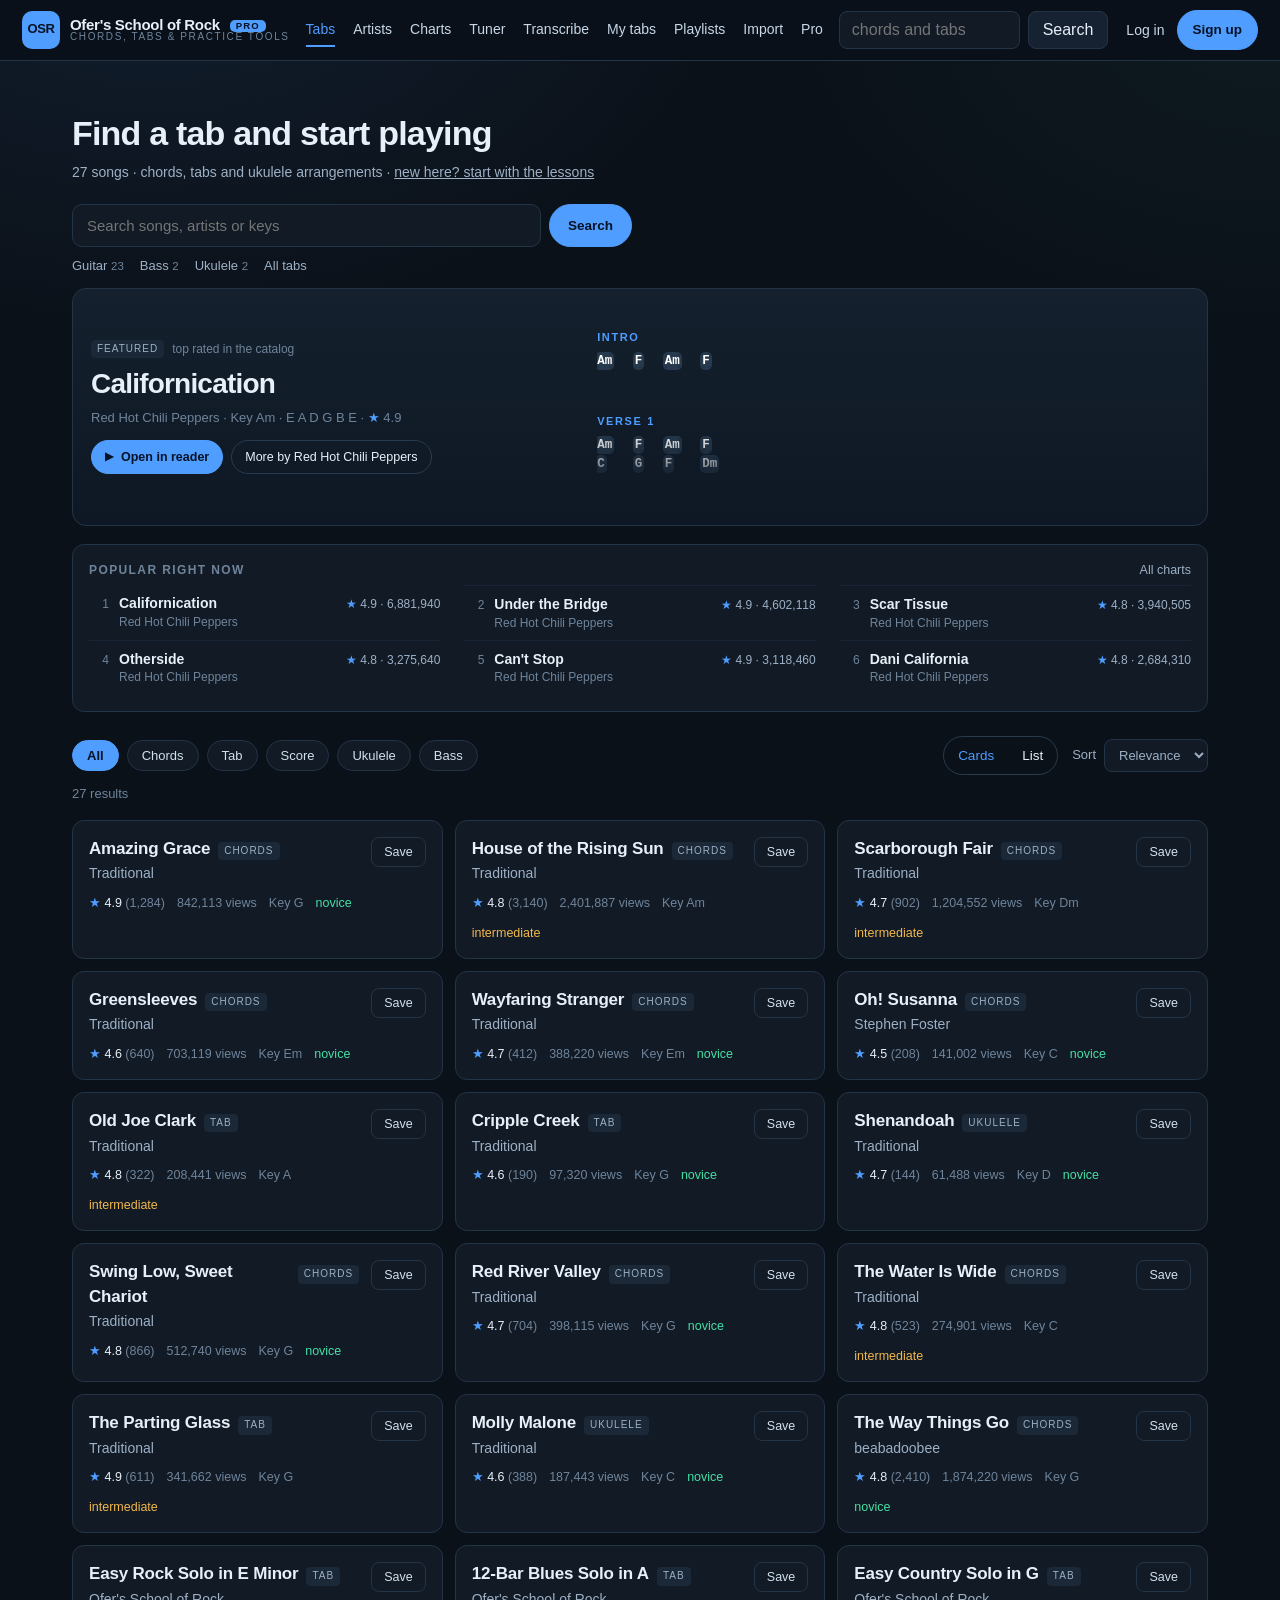
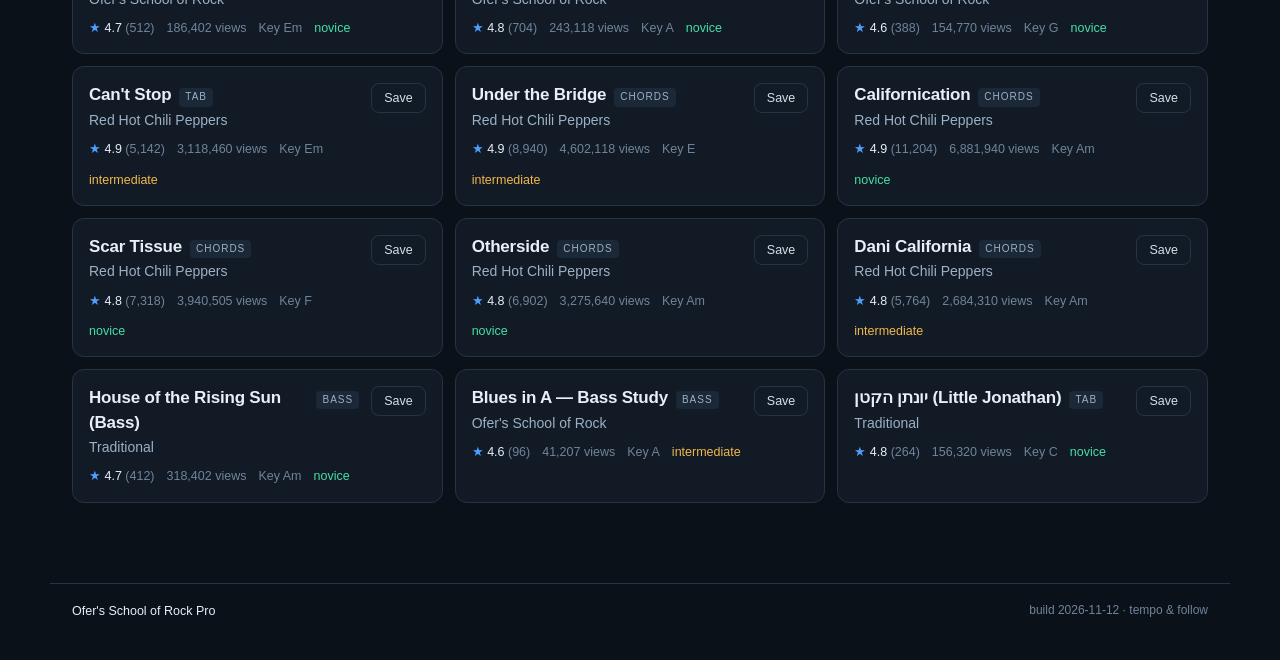
==== commit f3c90094: "Reskin the site in a blue-gray palette - Replace the warm charcoal/gold theme with slate-blue backgr" ====
--- a/index.html
+++ b/index.html
@@ -6,10 +6,11 @@
     <title>Ofer's School of Rock Pro — chords, tabs &amp; practice</title>
     <meta name="description" content="Ofer's School of Rock Pro — a local chord and tab reader with playlists, a metronome, practice tracking and tab export." />
     <link rel="icon" href="favicon.svg" type="image/svg+xml" />
-    <link rel="stylesheet" href="css/styles.css?v=20261112au" />
+  <meta name="theme-color" content="#0b1119" />
+    <link rel="stylesheet" href="css/styles.css?v=20261112az" />
   </head>
   <body>
     <div id="app"></div>
-    <script type="module" src="js/app.js?v=20261112au"></script>
+    <script type="module" src="js/app.js?v=20261112az"></script>
   </body>
 </html>
--- a/css/styles.css
+++ b/css/styles.css
@@ -1,14 +1,14 @@
 :root {
-  --bg: #101012;
-  --bg-elev: #17171a;
-  --bg-elev-2: #1e1e22;
-  --line: #2a2a2f;
-  --text: #e9e9ec;
-  --muted: #9a9aa2;
-  --dim: #74747c;
-  --accent: #ffd23f;
-  --accent-ink: #191919;
-  --green: #4ade80;
+  --bg: #0b1119;
+  --bg-elev: #111a25;
+  --bg-elev-2: #162232;
+  --line: #243447;
+  --text: #e7eff8;
+  --muted: #9db0c5;
+  --dim: #6f849b;
+  --accent: #4f9dff;
+  --accent-ink: #061225;
+  --green: #46e0a5;
   --font: "Inter", -apple-system, BlinkMacSystemFont, "Segoe UI", Roboto, Helvetica, Arial, sans-serif;
   --mono: ui-monospace, "SF Mono", SFMono-Regular, Menlo, Consolas, monospace;
 }
@@ -24,11 +24,20 @@
 }
 
 body {
-  background: var(--bg);
+  background:
+    radial-gradient(1000px 700px at 12% -10%, rgba(79, 157, 255, 0.1), transparent 60%),
+    radial-gradient(900px 600px at 100% 0%, rgba(70, 224, 165, 0.05), transparent 55%),
+    var(--bg);
+  background-attachment: fixed;
   color: var(--text);
   font-family: var(--font);
   -webkit-font-smoothing: antialiased;
   line-height: 1.45;
+}
+
+::selection {
+  background: rgba(79, 157, 255, 0.35);
+  color: var(--text);
 }
 
 a {
@@ -54,7 +63,7 @@
   align-items: center;
   gap: 16px;
   padding: 10px 22px;
-  background: #0c0c0e;
+  background: #091019;
   border-bottom: 1px solid var(--line);
 }
 
@@ -115,7 +124,7 @@
   display: flex;
   gap: 18px;
   font-size: 14px;
-  color: #cfcfd6;
+  color: #c7d7e8;
 }
 
 .main-nav a {
@@ -134,7 +143,7 @@
 }
 
 .main-nav a.is-muted {
-  color: #5c5c63;
+  color: #4a617a;
   cursor: not-allowed;
 }
 
@@ -156,7 +165,7 @@
 }
 
 .search input:focus {
-  border-color: #4b4b53;
+  border-color: #355070;
 }
 
 .search button {
@@ -168,7 +177,7 @@
 }
 
 .search button:hover {
-  background: #26262b;
+  background: #1b2938;
 }
 
 .auth-slot {
@@ -189,7 +198,7 @@
 
 .auth-link {
   font-size: 14px;
-  color: #cfcfd6;
+  color: #c7d7e8;
   padding: 6px 2px;
 }
 
@@ -245,11 +254,11 @@
   background: var(--bg-elev);
   cursor: pointer;
   font-size: 13px;
-  color: #d3d3da;
+  color: #d2e0ee;
 }
 
 .chip:hover {
-  border-color: #3d3d45;
+  border-color: #2b3f55;
 }
 
 .chip.is-on {
@@ -301,7 +310,7 @@
 }
 
 .card:hover {
-  border-color: #3d3d45;
+  border-color: #2b3f55;
   transform: translateY(-1px);
 }
 
@@ -328,7 +337,7 @@
   letter-spacing: 1px;
   padding: 2px 6px;
   border-radius: 4px;
-  background: #26262c;
+  background: #1a2837;
   color: var(--muted);
 }
 
@@ -361,11 +370,11 @@
 }
 
 .difficulty-intermediate {
-  color: #f0b429;
+  color: #f2b84b;
 }
 
 .difficulty-advanced {
-  color: #f87171;
+  color: #f77f8f;
 }
 
 .save-btn {
@@ -374,13 +383,13 @@
   border-radius: 8px;
   border: 1px solid var(--line);
   background: transparent;
-  color: #d3d3da;
+  color: #d2e0ee;
   font-size: 12.5px;
   cursor: pointer;
 }
 
 .save-btn:hover {
-  background: #26262b;
+  background: #1b2938;
 }
 
 .save-btn.is-saved {
@@ -394,7 +403,7 @@
 }
 
 .badge-import {
-  background: #2a3a2e;
+  background: #123a33;
   color: var(--green);
 }
 
@@ -446,7 +455,7 @@
 .import-form input:focus,
 .import-form select:focus,
 .import-form textarea:focus {
-  border-color: #4b4b53;
+  border-color: #355070;
 }
 
 .import-form textarea {
@@ -502,12 +511,12 @@
 }
 
 .pill.danger {
-  border-color: #5a2a2a;
-  color: #f87171;
+  border-color: #4a2434;
+  color: #f77f8f;
 }
 
 .pill.danger:hover {
-  background: #2a1a1a;
+  background: #23141d;
 }
 
 /* ---------- song layout ---------- */
@@ -754,7 +763,7 @@
 .pill {
   padding: 9px 15px;
   border-radius: 999px;
-  border: 1px solid #33333a;
+  border: 1px solid #293b4e;
   background: transparent;
   color: var(--text);
   font-size: 13.5px;
@@ -841,7 +850,7 @@
   display: inline-flex;
   align-items: center;
   gap: 4px;
-  border: 1px solid #33333a;
+  border: 1px solid #293b4e;
   border-radius: 999px;
   padding: 2px;
 }
@@ -857,7 +866,7 @@
 }
 
 .tab-meta span {
-  color: #45454c;
+  color: #3a4f66;
   margin: 0 4px;
 }
 
@@ -880,7 +889,7 @@
 }
 
 .tempo-edit input:focus {
-  border-color: #4b4b53;
+  border-color: #355070;
 }
 
 .capo-edit {
@@ -950,7 +959,7 @@
   margin-top: 6px;
   border: 1px solid var(--line);
   border-radius: 10px;
-  background: #141416;
+  background: #0f1924;
   cursor: pointer;
   overflow: hidden;
   touch-action: pan-y;
@@ -976,17 +985,17 @@
   position: absolute;
   bottom: 0;
   width: 1px;
-  background: #3a3a42;
+  background: #2f4359;
 }
 
 .timeline-tick.bar {
   height: 14px;
-  background: #5c5c66;
+  background: #4d657e;
 }
 
 .timeline-tick.beat {
   height: 6px;
-  background: #303038;
+  background: #26394d;
 }
 
 .timeline-bar-label {
@@ -1002,9 +1011,9 @@
   top: 0;
   bottom: 0;
   z-index: 2;
-  background: rgba(255, 210, 63, 0.16);
-  border-left: 1px solid rgba(255, 210, 63, 0.7);
-  border-right: 1px solid rgba(255, 210, 63, 0.7);
+  background: rgba(79, 157, 255, 0.16);
+  border-left: 1px solid rgba(79, 157, 255, 0.7);
+  border-right: 1px solid rgba(79, 157, 255, 0.7);
   pointer-events: none;
 }
 
@@ -1015,7 +1024,7 @@
   z-index: 4;
   width: 2px;
   background: var(--accent);
-  box-shadow: 0 0 8px rgba(255, 210, 63, 0.6);
+  box-shadow: 0 0 8px rgba(79, 157, 255, 0.6);
   pointer-events: none;
 }
 
@@ -1044,7 +1053,7 @@
   padding: 1px 5px;
   border-radius: 5px;
   background: var(--accent);
-  color: #161512;
+  color: #0e1823;
   font-size: 9px;
   font-weight: 700;
   pointer-events: auto;
@@ -1084,7 +1093,7 @@
   padding: 16px 16px 10px;
   border: 1px solid var(--line);
   border-radius: 14px;
-  background: #121214;
+  background: #0e1722;
   overflow-x: auto;
 }
 
@@ -1114,66 +1123,66 @@
 }
 
 .score-line {
-  stroke: #3d3d45;
+  stroke: #2b3f55;
   stroke-width: 1;
 }
 
 .score-bar {
-  stroke: #575760;
+  stroke: #485f78;
   stroke-width: 1;
 }
 
 .score-bar.end {
-  stroke: #7a7a84;
+  stroke: #6b839c;
   stroke-width: 2;
 }
 
 .score-ledger {
-  stroke: #5a5a63;
+  stroke: #4d657e;
   stroke-width: 1;
 }
 
 .score-head {
-  fill: #e9e9ec;
+  fill: #e7eff8;
 }
 
 .score-head.is-hollow {
   fill: none;
-  stroke: #e9e9ec;
+  stroke: #e7eff8;
   stroke-width: 1.2;
 }
 
 .score-stem,
 .score-flag {
-  stroke: #e9e9ec;
+  stroke: #e7eff8;
   stroke-width: 1.4;
   fill: none;
 }
 
 .score-dot {
-  fill: #e9e9ec;
+  fill: #e7eff8;
 }
 
 .score-rest {
-  fill: #d8d9df;
-  stroke: #d8d9df;
+  fill: #d6e3f0;
+  stroke: #d6e3f0;
   stroke-width: 1.2;
 }
 
 .score-accidental {
-  fill: #cfd1d8;
+  fill: #cfdcea;
   font-size: 13px;
   font-family: "Bravura", "Noto Music", "Segoe UI Symbol", "Apple Symbols", serif;
 }
 
 .score-clef {
-  fill: #dfe1e6;
+  fill: #dbe7f4;
   font-size: 42px;
   font-family: "Bravura", "Noto Music", "Segoe UI Symbol", "Apple Symbols", serif;
 }
 
 .score-time {
-  fill: #9a9aa2;
+  fill: #9db0c5;
   font-size: 13px;
   text-anchor: middle;
   font-family: var(--font);
@@ -1181,7 +1190,7 @@
 
 .score-brace {
   fill: none;
-  stroke: #6a6a73;
+  stroke: #5a728c;
   stroke-width: 1.4;
 }
 
@@ -1194,7 +1203,7 @@
 }
 
 .score-loop-band {
-  fill: rgba(255, 210, 63, 0.14);
+  fill: rgba(79, 157, 255, 0.14);
   pointer-events: none;
 }
 
@@ -1204,9 +1213,61 @@
   cursor: ew-resize;
 }
 
-.sheet .line.is-loop {
-  background: rgba(255, 210, 63, 0.1);
+.sheet .line {
+  position: relative;
+  z-index: 0;
+}
+
+.sheet .line.has-loop::before {
+  content: "";
+  position: absolute;
+  top: 0;
+  bottom: 0;
+  left: var(--loop-left, 0);
+  width: var(--loop-width, 0);
   border-radius: 4px;
+  background: rgba(79, 157, 255, 0.16);
+  border-left: 1px solid rgba(79, 157, 255, 0.7);
+  border-right: 1px solid rgba(79, 157, 255, 0.7);
+  pointer-events: none;
+  z-index: -1;
+}
+
+.sheet .ch.is-current {
+  background: var(--accent);
+  color: #0c151f;
+  box-shadow: 0 0 0 2px rgba(79, 157, 255, 0.25);
+}
+
+.now-chord {
+  display: inline-flex;
+  align-items: center;
+  justify-content: center;
+  min-width: 58px;
+  padding: 4px 10px;
+  border-radius: 8px;
+  border: 1px solid var(--line);
+  background: #111c29;
+  color: var(--muted);
+  font-weight: 700;
+  font-size: 14px;
+}
+
+.now-chord[hidden] {
+  display: none;
+}
+
+.now-chord.is-on {
+  border-color: var(--accent);
+  color: var(--accent);
+  background: rgba(79, 157, 255, 0.1);
+}
+
+.rail-player .now-chord {
+  grid-column: 1 / -1;
+  justify-self: center;
+  order: 9;
+  margin: 2px auto;
 }
 
 .score-note {
@@ -1238,7 +1299,7 @@
   line-height: 1.55;
   white-space: pre-wrap;
   overflow-wrap: anywhere;
-  color: #dfe1e6;
+  color: #dbe7f4;
 }
 
 .sheet .line {
@@ -1246,7 +1307,7 @@
 }
 
 .sheet .tabline {
-  color: #b9bcc4;
+  color: #b9c9da;
   white-space: pre;
   overflow-x: auto;
 }
@@ -1265,8 +1326,8 @@
   color: #fff;
   font-weight: 650;
   border-radius: 3px;
-  background: #303038;
-  box-shadow: 0 0 0 2px #303038;
+  background: #26394d;
+  box-shadow: 0 0 0 2px #26394d;
   cursor: default;
 }
 
@@ -1302,7 +1363,7 @@
 .diagram {
   margin: 0;
   text-align: center;
-  color: #cfd2d8;
+  color: #cfdcea;
 }
 
 .dgm svg {
@@ -1355,7 +1416,7 @@
   align-items: center;
   gap: 6px;
   padding: 3px 4px 3px 12px;
-  border: 1px solid #33333a;
+  border: 1px solid #293b4e;
   border-radius: 999px;
   background: transparent;
 }
@@ -1376,7 +1437,7 @@
 
 .add-list input {
   width: 130px;
-  border-left: 1px solid #2c2c33;
+  border-left: 1px solid #223346;
   padding-left: 10px;
 }
 
@@ -1406,7 +1467,7 @@
 }
 
 .rename-form input:focus {
-  border-color: #4b4b53;
+  border-color: #355070;
 }
 
 .rename-form .pill {
@@ -1423,9 +1484,9 @@
   flex-wrap: wrap;
   margin: 4px 0 14px;
   padding: 10px 12px;
-  border: 1px solid #33333a;
+  border: 1px solid #293b4e;
   border-radius: 12px;
-  background: linear-gradient(180deg, #1b1b1f, #16161a);
+  background: linear-gradient(180deg, #14202d, #0f1924);
 }
 
 .bpm-unit {
@@ -1441,7 +1502,7 @@
   gap: 6px;
   padding: 7px 10px;
   border-radius: 999px;
-  border: 1px solid #33333a;
+  border: 1px solid #293b4e;
   font-size: 12.5px;
   color: var(--muted);
 }
@@ -1465,7 +1526,7 @@
   width: 9px;
   height: 9px;
   border-radius: 50%;
-  background: #34343c;
+  background: #2b4057;
   transition: background 0.08s ease, transform 0.08s ease;
 }
 
@@ -1512,7 +1573,7 @@
 }
 
 .new-list input:focus {
-  border-color: #4b4b53;
+  border-color: #355070;
 }
 
 .playlist-grid {
@@ -1532,7 +1593,7 @@
 }
 
 .playlist-card:hover {
-  border-color: #3d3d45;
+  border-color: #2b3f55;
 }
 
 .playlist-card-head {
@@ -1596,7 +1657,7 @@
 }
 
 .list-song:hover {
-  background: #1b1b1f;
+  background: #14202d;
 }
 
 .list-num {
@@ -1657,7 +1718,7 @@
 }
 
 .picker > input:focus {
-  border-color: #4b4b53;
+  border-color: #355070;
 }
 
 .picker-list {
@@ -1670,7 +1731,7 @@
   align-items: center;
   gap: 12px;
   padding: 8px 2px;
-  border-top: 1px solid #202024;
+  border-top: 1px solid #172435;
 }
 
 .picker-row:first-child {
@@ -1752,7 +1813,7 @@
   align-items: baseline;
   gap: 10px;
   padding: 9px 0;
-  border-top: 1px solid #202024;
+  border-top: 1px solid #172435;
   font-size: 14px;
 }
 
@@ -1835,7 +1896,7 @@
 }
 
 .auth-card input:focus {
-  border-color: #4b4b53;
+  border-color: #355070;
 }
 
 .auth-hint {
@@ -1846,7 +1907,7 @@
 .auth-error {
   margin: 0;
   min-height: 1.2em;
-  color: #f87171;
+  color: #f77f8f;
   font-size: 13px;
 }
 
@@ -1869,10 +1930,10 @@
 .auth-notice {
   margin: 0 0 16px;
   padding: 12px 14px;
-  border: 1px solid #5a4a2a;
+  border: 1px solid #2a4057;
   border-radius: 10px;
-  background: #221c10;
-  color: #f0c46a;
+  background: #101b28;
+  color: #7ab8ff;
   font-size: 13px;
 }
 
@@ -1897,7 +1958,7 @@
   width: 100%;
   border-radius: 9px;
   overflow: hidden;
-  background: radial-gradient(circle at 50% 40%, #24242b, #121216 70%);
+  background: radial-gradient(circle at 50% 40%, #1a2939, #0d1722 70%);
 }
 
 .video-frame iframe {
@@ -1999,7 +2060,7 @@
 }
 
 .video-form input:focus {
-  border-color: #4b4b53;
+  border-color: #355070;
 }
 
 .video-form-actions {
@@ -2010,7 +2071,7 @@
 .video-error {
   margin: 8px 0 0;
   min-height: 1.2em;
-  color: #f87171;
+  color: #f77f8f;
   font-size: 12.5px;
 }
 
@@ -2047,7 +2108,7 @@
 }
 
 .artist-card:hover {
-  border-color: #3d3d45;
+  border-color: #2b3f55;
 }
 
 .artist-card strong {
@@ -2090,7 +2151,7 @@
   align-items: baseline;
   gap: 10px;
   padding: 8px 0;
-  border-top: 1px solid #202024;
+  border-top: 1px solid #172435;
   font-size: 14px;
 }
 
@@ -2202,14 +2263,14 @@
   border: none;
   border-radius: 5px;
   background: transparent;
-  color: #3a3a42;
+  color: #2f4359;
   font-size: 19px;
   line-height: 1;
   cursor: pointer;
 }
 
 .star-btn:hover {
-  color: #8a8a93;
+  color: #738aa4;
 }
 
 .star-btn.is-on {
@@ -2257,7 +2318,7 @@
 }
 
 .comment-form textarea:focus {
-  border-color: #4b4b53;
+  border-color: #355070;
 }
 
 .comment-actions {
@@ -2272,7 +2333,7 @@
 }
 
 .comment-error {
-  color: #f87171;
+  color: #f77f8f;
   font-size: 12.5px;
 }
 
@@ -2314,7 +2375,7 @@
 .comment p {
   margin: 0;
   font-size: 13.5px;
-  color: #d6d6dd;
+  color: #d4e2f0;
   white-space: pre-wrap;
   overflow-wrap: anywhere;
 }
@@ -2334,7 +2395,7 @@
   padding: 22px;
   border: 1px solid var(--line);
   border-radius: 14px;
-  background: linear-gradient(180deg, #1b1b1f, #141418);
+  background: linear-gradient(180deg, #14202d, #0f1924);
 }
 
 .tuner-modes {
@@ -2351,9 +2412,9 @@
   max-width: 430px;
   margin: 0 auto 16px;
   padding: 10px;
-  border: 1px solid #3a2f22;
+  border: 1px solid #203245;
   border-radius: 999px;
-  background: linear-gradient(180deg, #2a2116, #171310);
+  background: linear-gradient(180deg, #142130, #0b141e);
 }
 
 .string-peg {
@@ -2364,10 +2425,10 @@
   width: 44px;
   height: 56px;
   padding-bottom: 12px;
-  border: 1px solid #4a3a26;
+  border: 1px solid #2b4057;
   border-radius: 10px;
-  background: linear-gradient(180deg, #3a2f22, #1c1712);
-  color: #d8c9a8;
+  background: linear-gradient(180deg, #203245, #0d1722);
+  color: #c6d8ea;
   font: inherit;
   font-size: 13px;
   font-weight: 600;
@@ -2376,7 +2437,7 @@
 }
 
 .string-peg:hover {
-  border-color: #8a6a3e;
+  border-color: #4f7fa8;
 }
 
 .string-peg .peg-dot {
@@ -2387,7 +2448,7 @@
   height: 7px;
   margin-left: -3.5px;
   border-radius: 50%;
-  background: #4a4a53;
+  background: #3c526b;
   transition: background 0.12s ease, box-shadow 0.12s ease;
 }
 
@@ -2408,14 +2469,14 @@
 }
 
 .string-peg.is-suggested {
-  border-color: #f0b429;
+  border-color: #f2b84b;
   animation: peg-hint 0.9s ease-in-out infinite;
 }
 
 @keyframes peg-hint {
   50% {
-    border-color: #f0b429;
-    box-shadow: 0 0 0 2px rgba(240, 180, 41, 0.25);
+    border-color: #f2b84b;
+    box-shadow: 0 0 0 2px rgba(242, 184, 75, 0.25);
   }
 }
 
@@ -2450,7 +2511,7 @@
   height: 10px;
   margin: 14px 0 12px;
   border-radius: 999px;
-  background: #26262c;
+  background: #1a2837;
 }
 
 .tuner-center {
@@ -2459,7 +2520,7 @@
   top: -6px;
   width: 2px;
   height: 22px;
-  background: #3d3d45;
+  background: #2b3f55;
   transform: translateX(-1px);
 }
 
@@ -2471,7 +2532,7 @@
   height: 22px;
   margin-left: -11px;
   border-radius: 50%;
-  background: #4a4a53;
+  background: #3c526b;
   transition: left 0.08s linear, background 0.12s ease;
 }
 
@@ -2480,7 +2541,7 @@
 }
 
 .tuner-card.is-close .tuner-marker {
-  background: #f0b429;
+  background: #f2b84b;
 }
 
 .tuner-card.is-in-tune .tuner-marker {
@@ -2515,7 +2576,7 @@
 .tuner-error {
   margin: 10px 0 0;
   min-height: 1.2em;
-  color: #f87171;
+  color: #f77f8f;
   text-align: center;
   font-size: 13px;
 }
@@ -2564,7 +2625,7 @@
 }
 
 .tr-row input:focus {
-  border-color: #4b4b53;
+  border-color: #355070;
 }
 
 #tr-output {
@@ -2595,7 +2656,7 @@
   width: 12px;
   height: 12px;
   border-radius: 50%;
-  border: 2px solid #3a3a42;
+  border: 2px solid #2f4359;
   border-top-color: var(--accent);
   animation: tr-spin 0.8s linear infinite;
   flex: 0 0 auto;
@@ -2614,7 +2675,7 @@
 .tr-progress {
   height: 6px;
   border-radius: 999px;
-  background: #26262c;
+  background: #1a2837;
   overflow: hidden;
 }
 
@@ -2697,7 +2758,7 @@
 }
 
 .tone-btn.is-playing span {
-  color: #4a3f14;
+  color: #243a52;
 }
 
 /* ---------- home ---------- */
@@ -2725,7 +2786,7 @@
 }
 
 .hero-search input:focus {
-  border-color: #4b4b53;
+  border-color: #355070;
 }
 
 .hero-search .pill {
@@ -2763,7 +2824,7 @@
   margin-bottom: 18px;
   border: 1px solid var(--line);
   border-radius: 14px;
-  background: linear-gradient(180deg, #1b1b1f, #151519);
+  background: linear-gradient(180deg, #14202d, #0e1824);
 }
 
 .featured-kicker {
@@ -2857,7 +2918,7 @@
   align-items: baseline;
   gap: 10px;
   padding: 8px 0;
-  border-top: 1px solid #202024;
+  border-top: 1px solid #172435;
 }
 
 .popular-list li:first-child {
@@ -2891,9 +2952,9 @@
   flex-wrap: wrap;
   margin: 0 0 14px;
   padding: 10px 12px;
-  border: 1px solid #33333a;
+  border: 1px solid #293b4e;
   border-radius: 12px;
-  background: linear-gradient(180deg, #1d1c17, #161512);
+  background: linear-gradient(180deg, #14202c, #0e1823);
 }
 
 .player-bar[hidden] {
@@ -2906,7 +2967,7 @@
   height: 6px;
   margin-top: 2px;
   border-radius: 999px;
-  background: #26262c;
+  background: #1a2837;
   overflow: hidden;
   cursor: pointer;
   outline: none;
@@ -2975,7 +3036,7 @@
 
 .follow-bar.is-correct {
   border-color: var(--green);
-  box-shadow: inset 0 0 0 1px rgba(74, 222, 128, 0.3);
+  box-shadow: inset 0 0 0 1px rgba(70, 224, 165, 0.3);
 }
 
 /* A block of ASCII tablature, with a playhead that follows the player. */
@@ -2998,7 +3059,7 @@
   width: 2px;
   border-radius: 1px;
   background: var(--accent);
-  box-shadow: 0 0 10px rgba(255, 210, 63, 0.65);
+  box-shadow: 0 0 10px rgba(79, 157, 255, 0.65);
   pointer-events: none;
   transition: left 0.09s linear;
 }
@@ -3019,9 +3080,9 @@
   position: absolute;
   top: 0;
   bottom: 0;
-  background: rgba(255, 210, 63, 0.12);
-  border-left: 2px solid rgba(255, 210, 63, 0.8);
-  border-right: 2px solid rgba(255, 210, 63, 0.8);
+  background: rgba(79, 157, 255, 0.12);
+  border-left: 2px solid rgba(79, 157, 255, 0.8);
+  border-right: 2px solid rgba(79, 157, 255, 0.8);
   pointer-events: none;
 }
 
@@ -3032,7 +3093,7 @@
 }
 
 .player-progress:focus-visible {
-  box-shadow: 0 0 0 2px rgba(255, 210, 63, 0.4);
+  box-shadow: 0 0 0 2px rgba(79, 157, 255, 0.4);
 }
 
 .site-footer {
@@ -3069,8 +3130,8 @@
 }
 
 .sheet .line.is-playing {
-  background: linear-gradient(90deg, rgba(255, 210, 63, 0.14), rgba(255, 210, 63, 0));
-  box-shadow: -6px 0 0 rgba(255, 210, 63, 0.55);
+  background: linear-gradient(90deg, rgba(79, 157, 255, 0.14), rgba(79, 157, 255, 0));
+  box-shadow: -6px 0 0 rgba(79, 157, 255, 0.55);
   border-radius: 3px;
 }
 
@@ -3090,14 +3151,14 @@
   padding: 8px 6px;
   border: 1px solid var(--line);
   border-radius: 12px;
-  background: #121214;
+  background: #0e1722;
   overflow-x: auto;
   transition: border-color 0.15s ease, box-shadow 0.15s ease;
 }
 
 .staff-block.is-playing {
-  border-color: rgba(255, 210, 63, 0.6);
-  box-shadow: inset 0 0 0 1px rgba(255, 210, 63, 0.2);
+  border-color: rgba(79, 157, 255, 0.6);
+  box-shadow: inset 0 0 0 1px rgba(79, 157, 255, 0.2);
 }
 
 .staff-svg {
@@ -3109,32 +3170,32 @@
 
 .staff-line,
 .staff-bar {
-  stroke: #3d3d45;
+  stroke: #2b3f55;
   stroke-width: 1;
 }
 
 .staff-ledger {
-  stroke: #5a5a63;
+  stroke: #4d657e;
   stroke-width: 1;
 }
 
 .staff-head {
-  fill: #e9e9ec;
+  fill: #e7eff8;
 }
 
 .staff-stem {
-  stroke: #e9e9ec;
+  stroke: #e7eff8;
   stroke-width: 1.4;
 }
 
 .staff-clef {
-  fill: #dfe1e6;
+  fill: #dbe7f4;
   font-size: 46px;
   font-family: "Bravura", "Noto Music", "Segoe UI Symbol", "Apple Symbols", serif;
 }
 
 .staff-time {
-  fill: #9a9aa2;
+  fill: #9db0c5;
   font-size: 12px;
   font-family: var(--font);
 }
@@ -3157,14 +3218,14 @@
 
 .staff-dead {
   fill: none;
-  stroke: #e9e9ec;
+  stroke: #e7eff8;
   stroke-width: 1.4;
   stroke-linecap: round;
 }
 
 .staff-harmonic {
   fill: none;
-  stroke: #e9e9ec;
+  stroke: #e7eff8;
   stroke-width: 1.3;
 }
 
@@ -3366,10 +3427,10 @@
   }
   body {
     background: #fff;
-    color: #111;
+    color: #080f17;
   }
   .sheet {
-    color: #111;
+    color: #080f17;
   }
   .score-sheet {
     background: #fff;
@@ -3383,26 +3444,26 @@
   .score-stem,
   .score-flag,
   .score-brace {
-    stroke: #111;
+    stroke: #080f17;
   }
   .score-head,
   .score-dot,
   .score-rest {
-    fill: #111;
+    fill: #080f17;
   }
   .score-head.is-hollow {
     fill: none;
-    stroke: #111;
+    stroke: #080f17;
   }
   .score-rest {
-    stroke: #111;
+    stroke: #080f17;
   }
   .score-accidental,
   .score-clef,
   .score-time,
   .score-heading span {
-    fill: #111;
-    color: #111;
+    fill: #080f17;
+    color: #080f17;
   }
   .score-hit {
   cursor: pointer;
@@ -3413,7 +3474,7 @@
 }
 
 .score-loop-band {
-  fill: rgba(255, 210, 63, 0.14);
+  fill: rgba(79, 157, 255, 0.14);
   pointer-events: none;
 }
 
@@ -3423,9 +3484,61 @@
   cursor: ew-resize;
 }
 
-.sheet .line.is-loop {
-  background: rgba(255, 210, 63, 0.1);
+.sheet .line {
+  position: relative;
+  z-index: 0;
+}
+
+.sheet .line.has-loop::before {
+  content: "";
+  position: absolute;
+  top: 0;
+  bottom: 0;
+  left: var(--loop-left, 0);
+  width: var(--loop-width, 0);
   border-radius: 4px;
+  background: rgba(79, 157, 255, 0.16);
+  border-left: 1px solid rgba(79, 157, 255, 0.7);
+  border-right: 1px solid rgba(79, 157, 255, 0.7);
+  pointer-events: none;
+  z-index: -1;
+}
+
+.sheet .ch.is-current {
+  background: var(--accent);
+  color: #0c151f;
+  box-shadow: 0 0 0 2px rgba(79, 157, 255, 0.25);
+}
+
+.now-chord {
+  display: inline-flex;
+  align-items: center;
+  justify-content: center;
+  min-width: 58px;
+  padding: 4px 10px;
+  border-radius: 8px;
+  border: 1px solid var(--line);
+  background: #111c29;
+  color: var(--muted);
+  font-weight: 700;
+  font-size: 14px;
+}
+
+.now-chord[hidden] {
+  display: none;
+}
+
+.now-chord.is-on {
+  border-color: var(--accent);
+  color: var(--accent);
+  background: rgba(79, 157, 255, 0.1);
+}
+
+.rail-player .now-chord {
+  grid-column: 1 / -1;
+  justify-self: center;
+  order: 9;
+  margin: 2px auto;
 }
 
 .score-note {
@@ -3438,20 +3551,28 @@
 }
 
 .score-note.is-active .score-head {
-    fill: #111;
-    stroke: #111;
+    fill: #080f17;
+    stroke: #080f17;
   }
   .score-note.is-active .score-stem,
   .score-note.is-active .score-flag {
-    stroke: #111;
+    stroke: #080f17;
   }
   .score-svg {
     min-width: 0;
   }
+  .sheet .line.has-loop::before {
+    display: none;
+  }
+  .sheet .ch.is-current {
+    background: transparent;
+    color: inherit;
+    box-shadow: none;
+  }
   .ch {
-    background: #eee;
+    background: #e6eff8;
     box-shadow: none;
-    color: #111;
+    color: #080f17;
   }
   .song-layout {
     display: block;
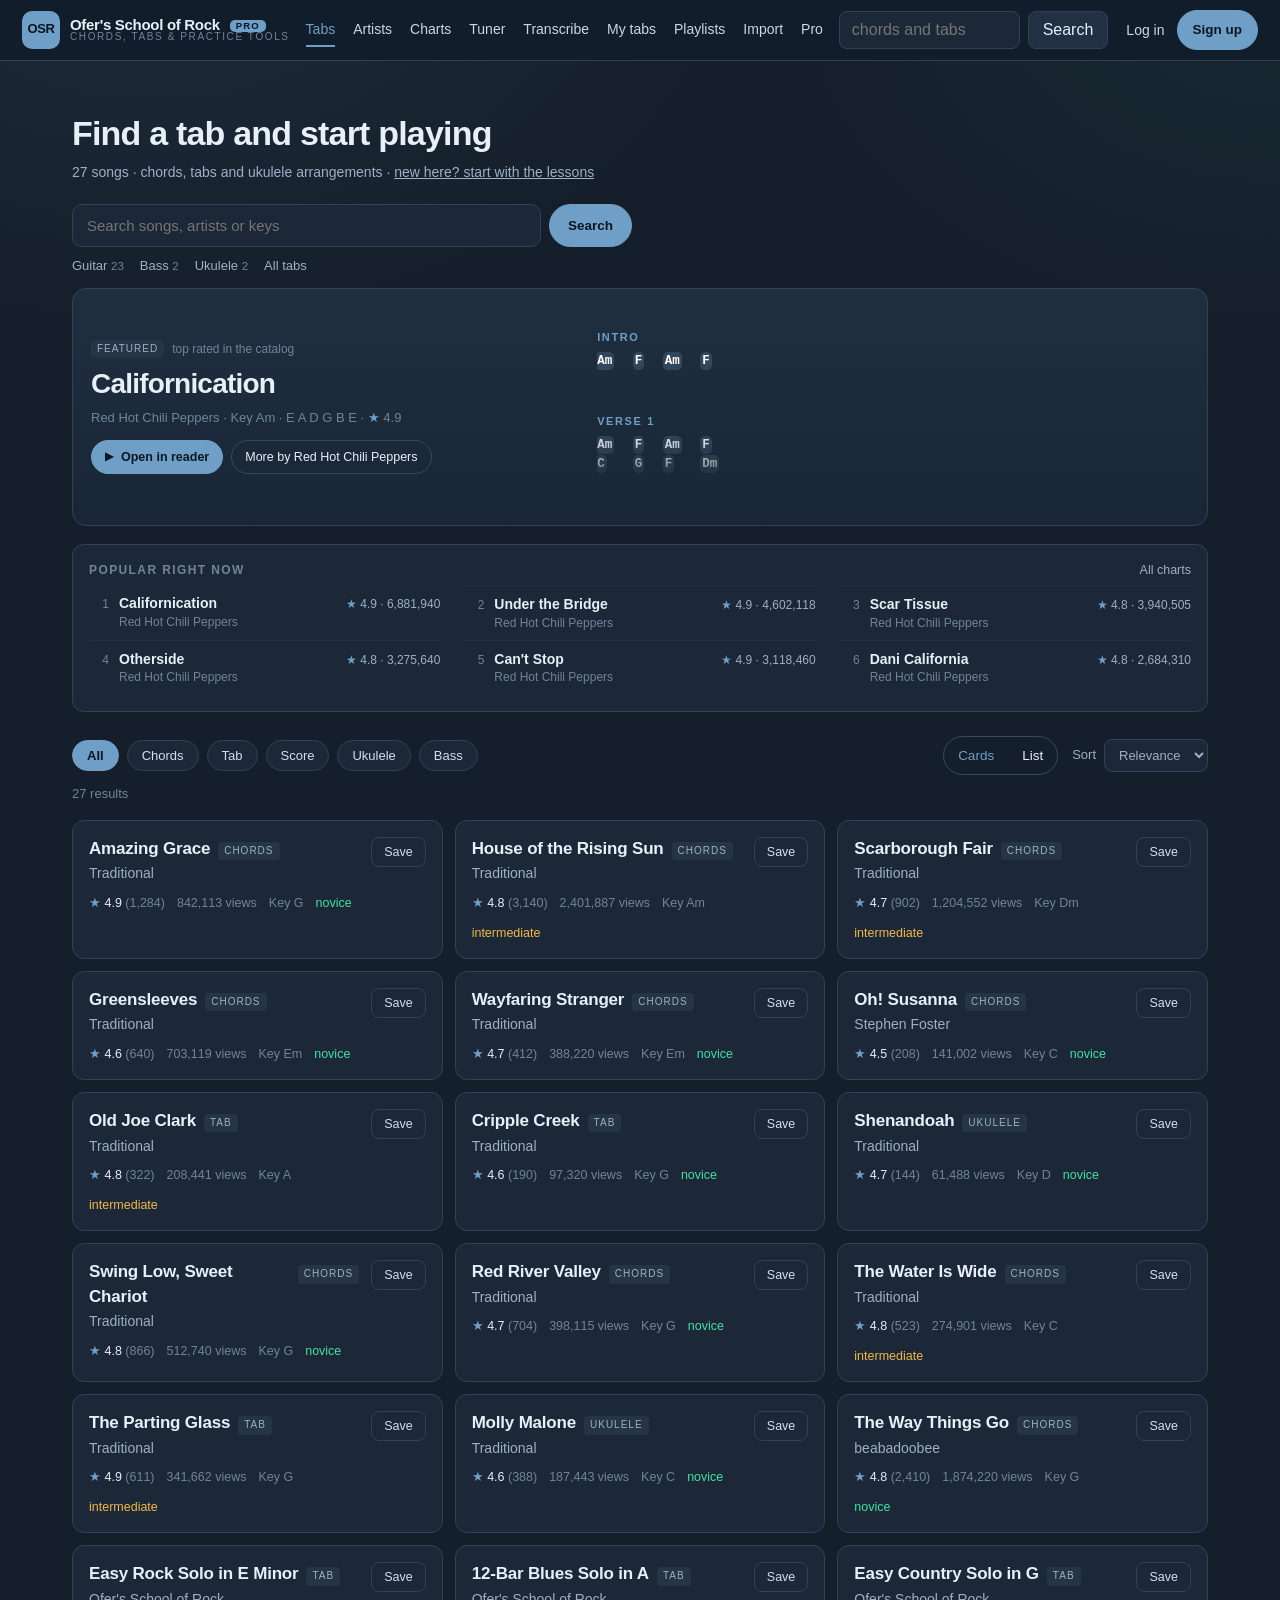
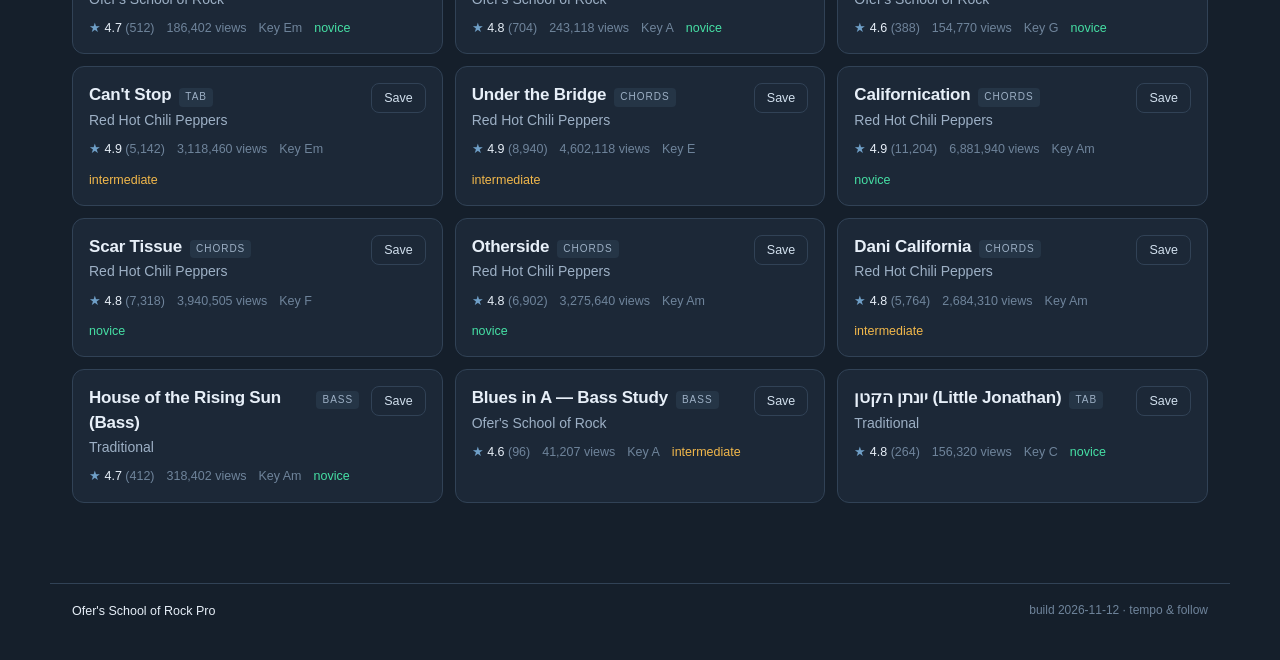
==== commit e06b4e8e: "Soften the reskin into a lighter steel-blue palette Lift the slate backgrounds and reduce their satu" ====
--- a/index.html
+++ b/index.html
@@ -6,11 +6,11 @@
     <title>Ofer's School of Rock Pro — chords, tabs &amp; practice</title>
     <meta name="description" content="Ofer's School of Rock Pro — a local chord and tab reader with playlists, a metronome, practice tracking and tab export." />
     <link rel="icon" href="favicon.svg" type="image/svg+xml" />
-  <meta name="theme-color" content="#0b1119" />
-    <link rel="stylesheet" href="css/styles.css?v=20261112az" />
+  <meta name="theme-color" content="#151f2b" />
+    <link rel="stylesheet" href="css/styles.css?v=20261112ba" />
   </head>
   <body>
     <div id="app"></div>
-    <script type="module" src="js/app.js?v=20261112az"></script>
+    <script type="module" src="js/app.js?v=20261112ba"></script>
   </body>
 </html>
--- a/css/styles.css
+++ b/css/styles.css
@@ -1,13 +1,13 @@
 :root {
-  --bg: #0b1119;
-  --bg-elev: #111a25;
-  --bg-elev-2: #162232;
-  --line: #243447;
+  --bg: #151f2b;
+  --bg-elev: #1c2837;
+  --bg-elev-2: #223044;
+  --line: #314256;
   --text: #e7eff8;
   --muted: #9db0c5;
   --dim: #6f849b;
-  --accent: #4f9dff;
-  --accent-ink: #061225;
+  --accent: #6f9fc7;
+  --accent-ink: #0b1621;
   --green: #46e0a5;
   --font: "Inter", -apple-system, BlinkMacSystemFont, "Segoe UI", Roboto, Helvetica, Arial, sans-serif;
   --mono: ui-monospace, "SF Mono", SFMono-Regular, Menlo, Consolas, monospace;
@@ -25,7 +25,7 @@
 
 body {
   background:
-    radial-gradient(1000px 700px at 12% -10%, rgba(79, 157, 255, 0.1), transparent 60%),
+    radial-gradient(1000px 700px at 12% -10%, rgba(111, 159, 199, 0.1), transparent 60%),
     radial-gradient(900px 600px at 100% 0%, rgba(70, 224, 165, 0.05), transparent 55%),
     var(--bg);
   background-attachment: fixed;
@@ -36,7 +36,7 @@
 }
 
 ::selection {
-  background: rgba(79, 157, 255, 0.35);
+  background: rgba(111, 159, 199, 0.35);
   color: var(--text);
 }
 
@@ -63,7 +63,7 @@
   align-items: center;
   gap: 16px;
   padding: 10px 22px;
-  background: #091019;
+  background: #121d2b;
   border-bottom: 1px solid var(--line);
 }
 
@@ -165,7 +165,7 @@
 }
 
 .search input:focus {
-  border-color: #355070;
+  border-color: #415b7a;
 }
 
 .search button {
@@ -177,7 +177,7 @@
 }
 
 .search button:hover {
-  background: #1b2938;
+  background: #273647;
 }
 
 .auth-slot {
@@ -258,7 +258,7 @@
 }
 
 .chip:hover {
-  border-color: #2b3f55;
+  border-color: #394d64;
 }
 
 .chip.is-on {
@@ -310,7 +310,7 @@
 }
 
 .card:hover {
-  border-color: #2b3f55;
+  border-color: #394d64;
   transform: translateY(-1px);
 }
 
@@ -337,7 +337,7 @@
   letter-spacing: 1px;
   padding: 2px 6px;
   border-radius: 4px;
-  background: #1a2837;
+  background: #253546;
   color: var(--muted);
 }
 
@@ -389,7 +389,7 @@
 }
 
 .save-btn:hover {
-  background: #1b2938;
+  background: #273647;
 }
 
 .save-btn.is-saved {
@@ -455,7 +455,7 @@
 .import-form input:focus,
 .import-form select:focus,
 .import-form textarea:focus {
-  border-color: #355070;
+  border-color: #415b7a;
 }
 
 .import-form textarea {
@@ -763,7 +763,7 @@
 .pill {
   padding: 9px 15px;
   border-radius: 999px;
-  border: 1px solid #293b4e;
+  border: 1px solid #37495d;
   background: transparent;
   color: var(--text);
   font-size: 13.5px;
@@ -850,7 +850,7 @@
   display: inline-flex;
   align-items: center;
   gap: 4px;
-  border: 1px solid #293b4e;
+  border: 1px solid #37495d;
   border-radius: 999px;
   padding: 2px;
 }
@@ -866,7 +866,7 @@
 }
 
 .tab-meta span {
-  color: #3a4f66;
+  color: #475a70;
   margin: 0 4px;
 }
 
@@ -889,7 +889,7 @@
 }
 
 .tempo-edit input:focus {
-  border-color: #355070;
+  border-color: #415b7a;
 }
 
 .capo-edit {
@@ -959,7 +959,7 @@
   margin-top: 6px;
   border: 1px solid var(--line);
   border-radius: 10px;
-  background: #0f1924;
+  background: #1a2736;
   cursor: pointer;
   overflow: hidden;
   touch-action: pan-y;
@@ -985,7 +985,7 @@
   position: absolute;
   bottom: 0;
   width: 1px;
-  background: #2f4359;
+  background: #3d5268;
 }
 
 .timeline-tick.bar {
@@ -995,7 +995,7 @@
 
 .timeline-tick.beat {
   height: 6px;
-  background: #26394d;
+  background: #33475c;
 }
 
 .timeline-bar-label {
@@ -1011,9 +1011,9 @@
   top: 0;
   bottom: 0;
   z-index: 2;
-  background: rgba(79, 157, 255, 0.16);
-  border-left: 1px solid rgba(79, 157, 255, 0.7);
-  border-right: 1px solid rgba(79, 157, 255, 0.7);
+  background: rgba(111, 159, 199, 0.16);
+  border-left: 1px solid rgba(111, 159, 199, 0.7);
+  border-right: 1px solid rgba(111, 159, 199, 0.7);
   pointer-events: none;
 }
 
@@ -1024,7 +1024,7 @@
   z-index: 4;
   width: 2px;
   background: var(--accent);
-  box-shadow: 0 0 8px rgba(79, 157, 255, 0.6);
+  box-shadow: 0 0 8px rgba(111, 159, 199, 0.6);
   pointer-events: none;
 }
 
@@ -1053,7 +1053,7 @@
   padding: 1px 5px;
   border-radius: 5px;
   background: var(--accent);
-  color: #0e1823;
+  color: #182635;
   font-size: 9px;
   font-weight: 700;
   pointer-events: auto;
@@ -1093,7 +1093,7 @@
   padding: 16px 16px 10px;
   border: 1px solid var(--line);
   border-radius: 14px;
-  background: #0e1722;
+  background: #182534;
   overflow-x: auto;
 }
 
@@ -1123,7 +1123,7 @@
 }
 
 .score-line {
-  stroke: #2b3f55;
+  stroke: #394d64;
   stroke-width: 1;
 }
 
@@ -1203,7 +1203,7 @@
 }
 
 .score-loop-band {
-  fill: rgba(79, 157, 255, 0.14);
+  fill: rgba(111, 159, 199, 0.14);
   pointer-events: none;
 }
 
@@ -1226,17 +1226,17 @@
   left: var(--loop-left, 0);
   width: var(--loop-width, 0);
   border-radius: 4px;
-  background: rgba(79, 157, 255, 0.16);
-  border-left: 1px solid rgba(79, 157, 255, 0.7);
-  border-right: 1px solid rgba(79, 157, 255, 0.7);
+  background: rgba(111, 159, 199, 0.16);
+  border-left: 1px solid rgba(111, 159, 199, 0.7);
+  border-right: 1px solid rgba(111, 159, 199, 0.7);
   pointer-events: none;
   z-index: -1;
 }
 
 .sheet .ch.is-current {
   background: var(--accent);
-  color: #0c151f;
-  box-shadow: 0 0 0 2px rgba(79, 157, 255, 0.25);
+  color: #162331;
+  box-shadow: 0 0 0 2px rgba(111, 159, 199, 0.25);
 }
 
 .now-chord {
@@ -1247,7 +1247,7 @@
   padding: 4px 10px;
   border-radius: 8px;
   border: 1px solid var(--line);
-  background: #111c29;
+  background: #1c2a3b;
   color: var(--muted);
   font-weight: 700;
   font-size: 14px;
@@ -1260,7 +1260,7 @@
 .now-chord.is-on {
   border-color: var(--accent);
   color: var(--accent);
-  background: rgba(79, 157, 255, 0.1);
+  background: rgba(111, 159, 199, 0.1);
 }
 
 .rail-player .now-chord {
@@ -1326,8 +1326,8 @@
   color: #fff;
   font-weight: 650;
   border-radius: 3px;
-  background: #26394d;
-  box-shadow: 0 0 0 2px #26394d;
+  background: #33475c;
+  box-shadow: 0 0 0 2px #33475c;
   cursor: default;
 }
 
@@ -1416,7 +1416,7 @@
   align-items: center;
   gap: 6px;
   padding: 3px 4px 3px 12px;
-  border: 1px solid #293b4e;
+  border: 1px solid #37495d;
   border-radius: 999px;
   background: transparent;
 }
@@ -1437,7 +1437,7 @@
 
 .add-list input {
   width: 130px;
-  border-left: 1px solid #223346;
+  border-left: 1px solid #2f4155;
   padding-left: 10px;
 }
 
@@ -1467,7 +1467,7 @@
 }
 
 .rename-form input:focus {
-  border-color: #355070;
+  border-color: #415b7a;
 }
 
 .rename-form .pill {
@@ -1484,9 +1484,9 @@
   flex-wrap: wrap;
   margin: 4px 0 14px;
   padding: 10px 12px;
-  border: 1px solid #293b4e;
+  border: 1px solid #37495d;
   border-radius: 12px;
-  background: linear-gradient(180deg, #14202d, #0f1924);
+  background: linear-gradient(180deg, #202f3f, #1a2736);
 }
 
 .bpm-unit {
@@ -1502,7 +1502,7 @@
   gap: 6px;
   padding: 7px 10px;
   border-radius: 999px;
-  border: 1px solid #293b4e;
+  border: 1px solid #37495d;
   font-size: 12.5px;
   color: var(--muted);
 }
@@ -1526,7 +1526,7 @@
   width: 9px;
   height: 9px;
   border-radius: 50%;
-  background: #2b4057;
+  background: #394e66;
   transition: background 0.08s ease, transform 0.08s ease;
 }
 
@@ -1573,7 +1573,7 @@
 }
 
 .new-list input:focus {
-  border-color: #355070;
+  border-color: #415b7a;
 }
 
 .playlist-grid {
@@ -1593,7 +1593,7 @@
 }
 
 .playlist-card:hover {
-  border-color: #2b3f55;
+  border-color: #394d64;
 }
 
 .playlist-card-head {
@@ -1657,7 +1657,7 @@
 }
 
 .list-song:hover {
-  background: #14202d;
+  background: #202f3f;
 }
 
 .list-num {
@@ -1718,7 +1718,7 @@
 }
 
 .picker > input:focus {
-  border-color: #355070;
+  border-color: #415b7a;
 }
 
 .picker-list {
@@ -1731,7 +1731,7 @@
   align-items: center;
   gap: 12px;
   padding: 8px 2px;
-  border-top: 1px solid #172435;
+  border-top: 1px solid #223144;
 }
 
 .picker-row:first-child {
@@ -1813,7 +1813,7 @@
   align-items: baseline;
   gap: 10px;
   padding: 9px 0;
-  border-top: 1px solid #172435;
+  border-top: 1px solid #223144;
   font-size: 14px;
 }
 
@@ -1896,7 +1896,7 @@
 }
 
 .auth-card input:focus {
-  border-color: #355070;
+  border-color: #415b7a;
 }
 
 .auth-hint {
@@ -1930,10 +1930,10 @@
 .auth-notice {
   margin: 0 0 16px;
   padding: 12px 14px;
-  border: 1px solid #2a4057;
+  border: 1px solid #384e66;
   border-radius: 10px;
-  background: #101b28;
-  color: #7ab8ff;
+  background: #1b293a;
+  color: #a9c6e0;
   font-size: 13px;
 }
 
@@ -1958,7 +1958,7 @@
   width: 100%;
   border-radius: 9px;
   overflow: hidden;
-  background: radial-gradient(circle at 50% 40%, #1a2939, #0d1722 70%);
+  background: radial-gradient(circle at 50% 40%, #253648, #172534 70%);
 }
 
 .video-frame iframe {
@@ -2060,7 +2060,7 @@
 }
 
 .video-form input:focus {
-  border-color: #355070;
+  border-color: #415b7a;
 }
 
 .video-form-actions {
@@ -2108,7 +2108,7 @@
 }
 
 .artist-card:hover {
-  border-color: #2b3f55;
+  border-color: #394d64;
 }
 
 .artist-card strong {
@@ -2151,7 +2151,7 @@
   align-items: baseline;
   gap: 10px;
   padding: 8px 0;
-  border-top: 1px solid #172435;
+  border-top: 1px solid #223144;
   font-size: 14px;
 }
 
@@ -2263,7 +2263,7 @@
   border: none;
   border-radius: 5px;
   background: transparent;
-  color: #2f4359;
+  color: #3d5268;
   font-size: 19px;
   line-height: 1;
   cursor: pointer;
@@ -2318,7 +2318,7 @@
 }
 
 .comment-form textarea:focus {
-  border-color: #355070;
+  border-color: #415b7a;
 }
 
 .comment-actions {
@@ -2395,7 +2395,7 @@
   padding: 22px;
   border: 1px solid var(--line);
   border-radius: 14px;
-  background: linear-gradient(180deg, #14202d, #0f1924);
+  background: linear-gradient(180deg, #202f3f, #1a2736);
 }
 
 .tuner-modes {
@@ -2412,9 +2412,9 @@
   max-width: 430px;
   margin: 0 auto 16px;
   padding: 10px;
-  border: 1px solid #203245;
+  border: 1px solid #2c4054;
   border-radius: 999px;
-  background: linear-gradient(180deg, #142130, #0b141e);
+  background: linear-gradient(180deg, #1f2f42, #142130);
 }
 
 .string-peg {
@@ -2425,9 +2425,9 @@
   width: 44px;
   height: 56px;
   padding-bottom: 12px;
-  border: 1px solid #2b4057;
+  border: 1px solid #394e66;
   border-radius: 10px;
-  background: linear-gradient(180deg, #203245, #0d1722);
+  background: linear-gradient(180deg, #2c4054, #172534);
   color: #c6d8ea;
   font: inherit;
   font-size: 13px;
@@ -2437,7 +2437,7 @@
 }
 
 .string-peg:hover {
-  border-color: #4f7fa8;
+  border-color: #5c86ab;
 }
 
 .string-peg .peg-dot {
@@ -2448,7 +2448,7 @@
   height: 7px;
   margin-left: -3.5px;
   border-radius: 50%;
-  background: #3c526b;
+  background: #495e75;
   transition: background 0.12s ease, box-shadow 0.12s ease;
 }
 
@@ -2511,7 +2511,7 @@
   height: 10px;
   margin: 14px 0 12px;
   border-radius: 999px;
-  background: #1a2837;
+  background: #253546;
 }
 
 .tuner-center {
@@ -2520,7 +2520,7 @@
   top: -6px;
   width: 2px;
   height: 22px;
-  background: #2b3f55;
+  background: #394d64;
   transform: translateX(-1px);
 }
 
@@ -2532,7 +2532,7 @@
   height: 22px;
   margin-left: -11px;
   border-radius: 50%;
-  background: #3c526b;
+  background: #495e75;
   transition: left 0.08s linear, background 0.12s ease;
 }
 
@@ -2625,7 +2625,7 @@
 }
 
 .tr-row input:focus {
-  border-color: #355070;
+  border-color: #415b7a;
 }
 
 #tr-output {
@@ -2656,7 +2656,7 @@
   width: 12px;
   height: 12px;
   border-radius: 50%;
-  border: 2px solid #2f4359;
+  border: 2px solid #3d5268;
   border-top-color: var(--accent);
   animation: tr-spin 0.8s linear infinite;
   flex: 0 0 auto;
@@ -2675,7 +2675,7 @@
 .tr-progress {
   height: 6px;
   border-radius: 999px;
-  background: #1a2837;
+  background: #253546;
   overflow: hidden;
 }
 
@@ -2758,7 +2758,7 @@
 }
 
 .tone-btn.is-playing span {
-  color: #243a52;
+  color: #314861;
 }
 
 /* ---------- home ---------- */
@@ -2786,7 +2786,7 @@
 }
 
 .hero-search input:focus {
-  border-color: #355070;
+  border-color: #415b7a;
 }
 
 .hero-search .pill {
@@ -2824,7 +2824,7 @@
   margin-bottom: 18px;
   border: 1px solid var(--line);
   border-radius: 14px;
-  background: linear-gradient(180deg, #14202d, #0e1824);
+  background: linear-gradient(180deg, #202f3f, #182636);
 }
 
 .featured-kicker {
@@ -2918,7 +2918,7 @@
   align-items: baseline;
   gap: 10px;
   padding: 8px 0;
-  border-top: 1px solid #172435;
+  border-top: 1px solid #223144;
 }
 
 .popular-list li:first-child {
@@ -2952,9 +2952,9 @@
   flex-wrap: wrap;
   margin: 0 0 14px;
   padding: 10px 12px;
-  border: 1px solid #293b4e;
+  border: 1px solid #37495d;
   border-radius: 12px;
-  background: linear-gradient(180deg, #14202c, #0e1823);
+  background: linear-gradient(180deg, #202f3e, #182635);
 }
 
 .player-bar[hidden] {
@@ -2967,7 +2967,7 @@
   height: 6px;
   margin-top: 2px;
   border-radius: 999px;
-  background: #1a2837;
+  background: #253546;
   overflow: hidden;
   cursor: pointer;
   outline: none;
@@ -3059,7 +3059,7 @@
   width: 2px;
   border-radius: 1px;
   background: var(--accent);
-  box-shadow: 0 0 10px rgba(79, 157, 255, 0.65);
+  box-shadow: 0 0 10px rgba(111, 159, 199, 0.65);
   pointer-events: none;
   transition: left 0.09s linear;
 }
@@ -3080,9 +3080,9 @@
   position: absolute;
   top: 0;
   bottom: 0;
-  background: rgba(79, 157, 255, 0.12);
-  border-left: 2px solid rgba(79, 157, 255, 0.8);
-  border-right: 2px solid rgba(79, 157, 255, 0.8);
+  background: rgba(111, 159, 199, 0.12);
+  border-left: 2px solid rgba(111, 159, 199, 0.8);
+  border-right: 2px solid rgba(111, 159, 199, 0.8);
   pointer-events: none;
 }
 
@@ -3093,7 +3093,7 @@
 }
 
 .player-progress:focus-visible {
-  box-shadow: 0 0 0 2px rgba(79, 157, 255, 0.4);
+  box-shadow: 0 0 0 2px rgba(111, 159, 199, 0.4);
 }
 
 .site-footer {
@@ -3130,8 +3130,8 @@
 }
 
 .sheet .line.is-playing {
-  background: linear-gradient(90deg, rgba(79, 157, 255, 0.14), rgba(79, 157, 255, 0));
-  box-shadow: -6px 0 0 rgba(79, 157, 255, 0.55);
+  background: linear-gradient(90deg, rgba(111, 159, 199, 0.14), rgba(111, 159, 199, 0));
+  box-shadow: -6px 0 0 rgba(111, 159, 199, 0.55);
   border-radius: 3px;
 }
 
@@ -3151,14 +3151,14 @@
   padding: 8px 6px;
   border: 1px solid var(--line);
   border-radius: 12px;
-  background: #0e1722;
+  background: #182534;
   overflow-x: auto;
   transition: border-color 0.15s ease, box-shadow 0.15s ease;
 }
 
 .staff-block.is-playing {
-  border-color: rgba(79, 157, 255, 0.6);
-  box-shadow: inset 0 0 0 1px rgba(79, 157, 255, 0.2);
+  border-color: rgba(111, 159, 199, 0.6);
+  box-shadow: inset 0 0 0 1px rgba(111, 159, 199, 0.2);
 }
 
 .staff-svg {
@@ -3170,7 +3170,7 @@
 
 .staff-line,
 .staff-bar {
-  stroke: #2b3f55;
+  stroke: #394d64;
   stroke-width: 1;
 }
 
@@ -3474,7 +3474,7 @@
 }
 
 .score-loop-band {
-  fill: rgba(79, 157, 255, 0.14);
+  fill: rgba(111, 159, 199, 0.14);
   pointer-events: none;
 }
 
@@ -3497,17 +3497,17 @@
   left: var(--loop-left, 0);
   width: var(--loop-width, 0);
   border-radius: 4px;
-  background: rgba(79, 157, 255, 0.16);
-  border-left: 1px solid rgba(79, 157, 255, 0.7);
-  border-right: 1px solid rgba(79, 157, 255, 0.7);
+  background: rgba(111, 159, 199, 0.16);
+  border-left: 1px solid rgba(111, 159, 199, 0.7);
+  border-right: 1px solid rgba(111, 159, 199, 0.7);
   pointer-events: none;
   z-index: -1;
 }
 
 .sheet .ch.is-current {
   background: var(--accent);
-  color: #0c151f;
-  box-shadow: 0 0 0 2px rgba(79, 157, 255, 0.25);
+  color: #162331;
+  box-shadow: 0 0 0 2px rgba(111, 159, 199, 0.25);
 }
 
 .now-chord {
@@ -3518,7 +3518,7 @@
   padding: 4px 10px;
   border-radius: 8px;
   border: 1px solid var(--line);
-  background: #111c29;
+  background: #1c2a3b;
   color: var(--muted);
   font-weight: 700;
   font-size: 14px;
@@ -3531,7 +3531,7 @@
 .now-chord.is-on {
   border-color: var(--accent);
   color: var(--accent);
-  background: rgba(79, 157, 255, 0.1);
+  background: rgba(111, 159, 199, 0.1);
 }
 
 .rail-player .now-chord {
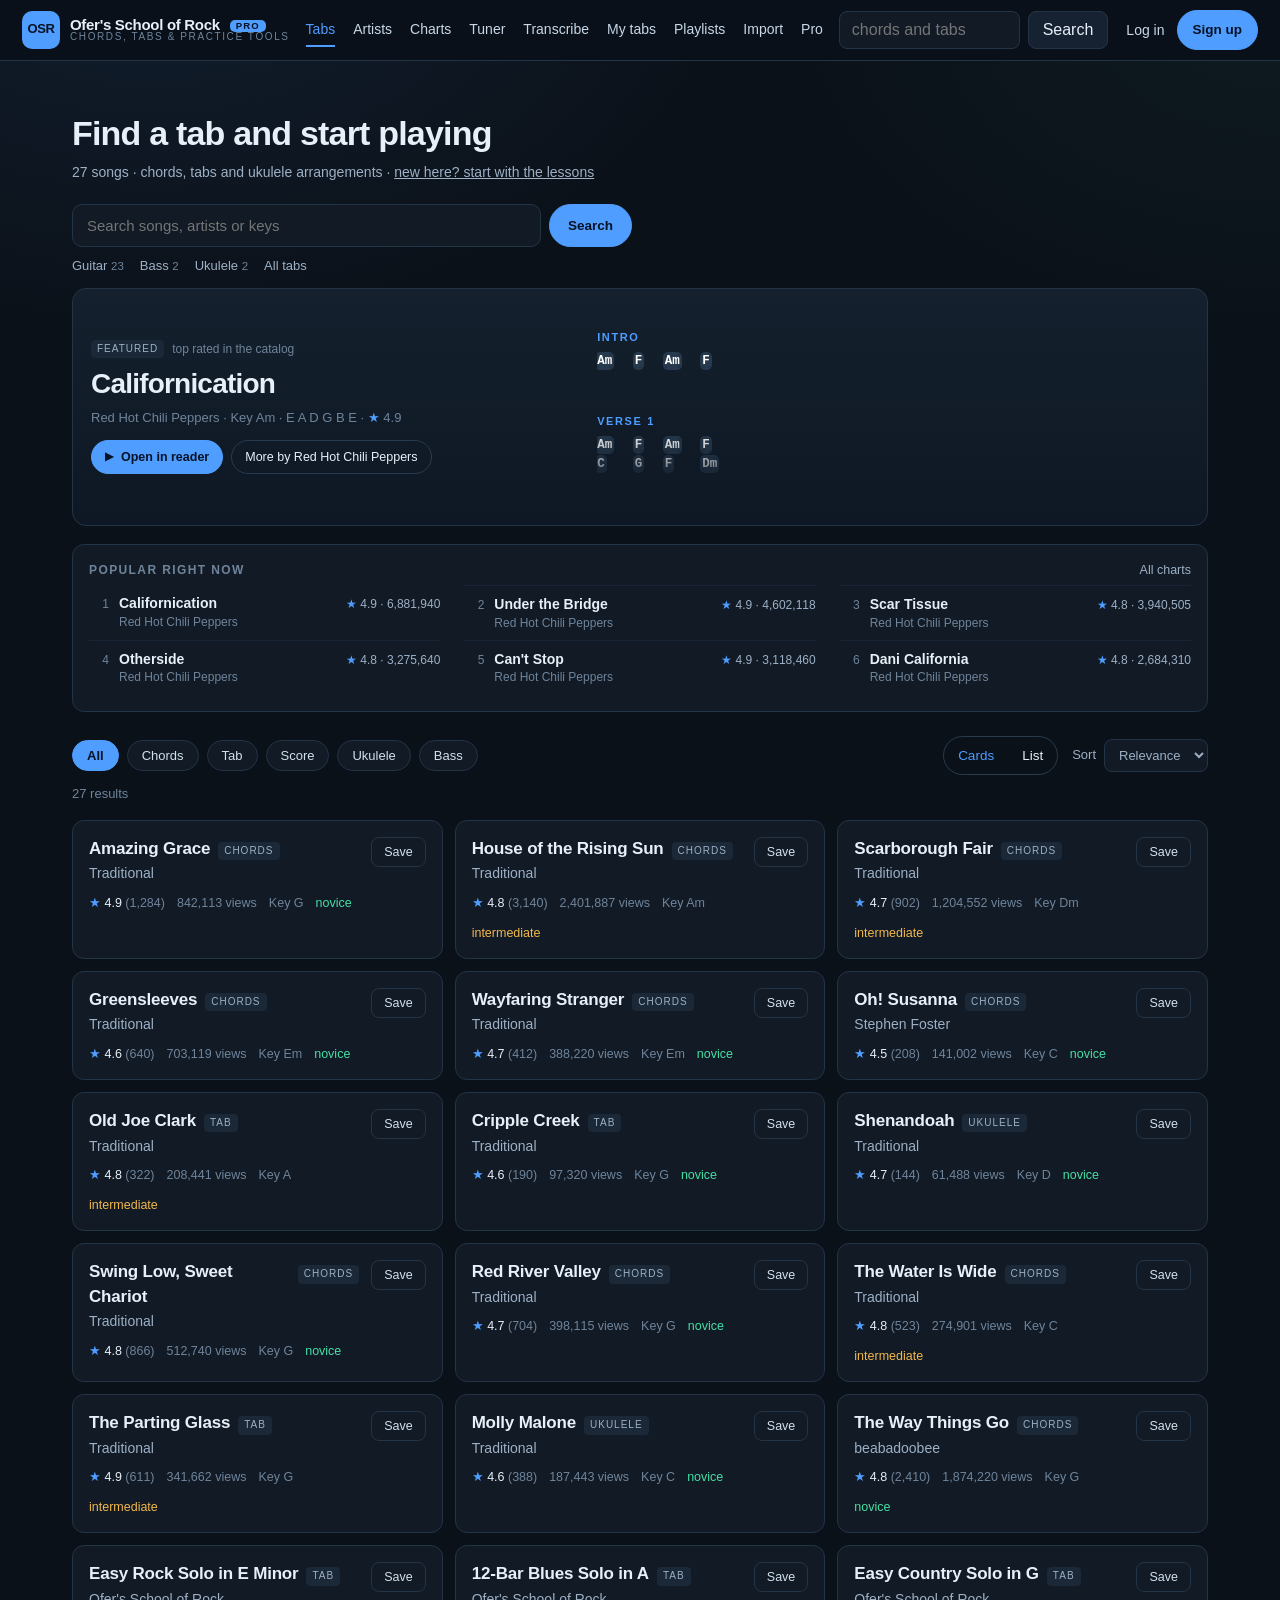
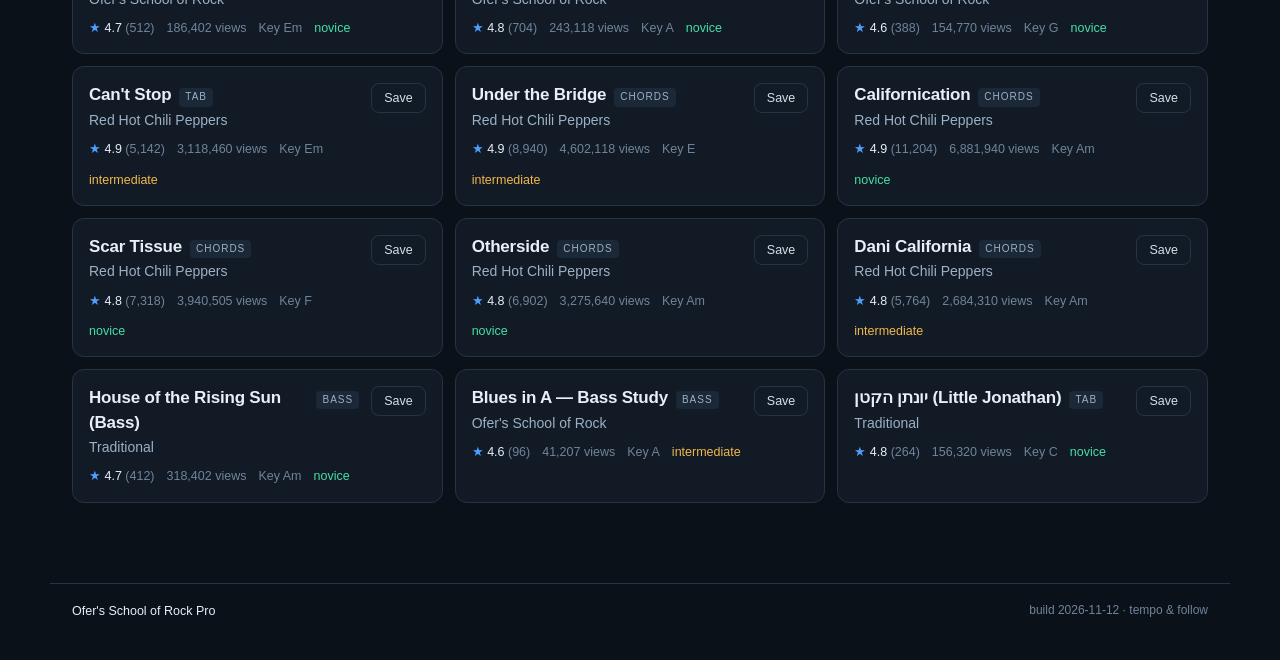
==== commit e53b5748: "Revert "Soften the reskin into a lighter steel-blue palette" This reverts commit e06b4e8e42cdfc38914" ====
--- a/index.html
+++ b/index.html
@@ -6,11 +6,11 @@
     <title>Ofer's School of Rock Pro — chords, tabs &amp; practice</title>
     <meta name="description" content="Ofer's School of Rock Pro — a local chord and tab reader with playlists, a metronome, practice tracking and tab export." />
     <link rel="icon" href="favicon.svg" type="image/svg+xml" />
-  <meta name="theme-color" content="#151f2b" />
-    <link rel="stylesheet" href="css/styles.css?v=20261112ba" />
+  <meta name="theme-color" content="#0b1119" />
+    <link rel="stylesheet" href="css/styles.css?v=20261112az" />
   </head>
   <body>
     <div id="app"></div>
-    <script type="module" src="js/app.js?v=20261112ba"></script>
+    <script type="module" src="js/app.js?v=20261112az"></script>
   </body>
 </html>
--- a/css/styles.css
+++ b/css/styles.css
@@ -1,13 +1,13 @@
 :root {
-  --bg: #151f2b;
-  --bg-elev: #1c2837;
-  --bg-elev-2: #223044;
-  --line: #314256;
+  --bg: #0b1119;
+  --bg-elev: #111a25;
+  --bg-elev-2: #162232;
+  --line: #243447;
   --text: #e7eff8;
   --muted: #9db0c5;
   --dim: #6f849b;
-  --accent: #6f9fc7;
-  --accent-ink: #0b1621;
+  --accent: #4f9dff;
+  --accent-ink: #061225;
   --green: #46e0a5;
   --font: "Inter", -apple-system, BlinkMacSystemFont, "Segoe UI", Roboto, Helvetica, Arial, sans-serif;
   --mono: ui-monospace, "SF Mono", SFMono-Regular, Menlo, Consolas, monospace;
@@ -25,7 +25,7 @@
 
 body {
   background:
-    radial-gradient(1000px 700px at 12% -10%, rgba(111, 159, 199, 0.1), transparent 60%),
+    radial-gradient(1000px 700px at 12% -10%, rgba(79, 157, 255, 0.1), transparent 60%),
     radial-gradient(900px 600px at 100% 0%, rgba(70, 224, 165, 0.05), transparent 55%),
     var(--bg);
   background-attachment: fixed;
@@ -36,7 +36,7 @@
 }
 
 ::selection {
-  background: rgba(111, 159, 199, 0.35);
+  background: rgba(79, 157, 255, 0.35);
   color: var(--text);
 }
 
@@ -63,7 +63,7 @@
   align-items: center;
   gap: 16px;
   padding: 10px 22px;
-  background: #121d2b;
+  background: #091019;
   border-bottom: 1px solid var(--line);
 }
 
@@ -165,7 +165,7 @@
 }
 
 .search input:focus {
-  border-color: #415b7a;
+  border-color: #355070;
 }
 
 .search button {
@@ -177,7 +177,7 @@
 }
 
 .search button:hover {
-  background: #273647;
+  background: #1b2938;
 }
 
 .auth-slot {
@@ -258,7 +258,7 @@
 }
 
 .chip:hover {
-  border-color: #394d64;
+  border-color: #2b3f55;
 }
 
 .chip.is-on {
@@ -310,7 +310,7 @@
 }
 
 .card:hover {
-  border-color: #394d64;
+  border-color: #2b3f55;
   transform: translateY(-1px);
 }
 
@@ -337,7 +337,7 @@
   letter-spacing: 1px;
   padding: 2px 6px;
   border-radius: 4px;
-  background: #253546;
+  background: #1a2837;
   color: var(--muted);
 }
 
@@ -389,7 +389,7 @@
 }
 
 .save-btn:hover {
-  background: #273647;
+  background: #1b2938;
 }
 
 .save-btn.is-saved {
@@ -455,7 +455,7 @@
 .import-form input:focus,
 .import-form select:focus,
 .import-form textarea:focus {
-  border-color: #415b7a;
+  border-color: #355070;
 }
 
 .import-form textarea {
@@ -763,7 +763,7 @@
 .pill {
   padding: 9px 15px;
   border-radius: 999px;
-  border: 1px solid #37495d;
+  border: 1px solid #293b4e;
   background: transparent;
   color: var(--text);
   font-size: 13.5px;
@@ -850,7 +850,7 @@
   display: inline-flex;
   align-items: center;
   gap: 4px;
-  border: 1px solid #37495d;
+  border: 1px solid #293b4e;
   border-radius: 999px;
   padding: 2px;
 }
@@ -866,7 +866,7 @@
 }
 
 .tab-meta span {
-  color: #475a70;
+  color: #3a4f66;
   margin: 0 4px;
 }
 
@@ -889,7 +889,7 @@
 }
 
 .tempo-edit input:focus {
-  border-color: #415b7a;
+  border-color: #355070;
 }
 
 .capo-edit {
@@ -959,7 +959,7 @@
   margin-top: 6px;
   border: 1px solid var(--line);
   border-radius: 10px;
-  background: #1a2736;
+  background: #0f1924;
   cursor: pointer;
   overflow: hidden;
   touch-action: pan-y;
@@ -985,7 +985,7 @@
   position: absolute;
   bottom: 0;
   width: 1px;
-  background: #3d5268;
+  background: #2f4359;
 }
 
 .timeline-tick.bar {
@@ -995,7 +995,7 @@
 
 .timeline-tick.beat {
   height: 6px;
-  background: #33475c;
+  background: #26394d;
 }
 
 .timeline-bar-label {
@@ -1011,9 +1011,9 @@
   top: 0;
   bottom: 0;
   z-index: 2;
-  background: rgba(111, 159, 199, 0.16);
-  border-left: 1px solid rgba(111, 159, 199, 0.7);
-  border-right: 1px solid rgba(111, 159, 199, 0.7);
+  background: rgba(79, 157, 255, 0.16);
+  border-left: 1px solid rgba(79, 157, 255, 0.7);
+  border-right: 1px solid rgba(79, 157, 255, 0.7);
   pointer-events: none;
 }
 
@@ -1024,7 +1024,7 @@
   z-index: 4;
   width: 2px;
   background: var(--accent);
-  box-shadow: 0 0 8px rgba(111, 159, 199, 0.6);
+  box-shadow: 0 0 8px rgba(79, 157, 255, 0.6);
   pointer-events: none;
 }
 
@@ -1053,7 +1053,7 @@
   padding: 1px 5px;
   border-radius: 5px;
   background: var(--accent);
-  color: #182635;
+  color: #0e1823;
   font-size: 9px;
   font-weight: 700;
   pointer-events: auto;
@@ -1093,7 +1093,7 @@
   padding: 16px 16px 10px;
   border: 1px solid var(--line);
   border-radius: 14px;
-  background: #182534;
+  background: #0e1722;
   overflow-x: auto;
 }
 
@@ -1123,7 +1123,7 @@
 }
 
 .score-line {
-  stroke: #394d64;
+  stroke: #2b3f55;
   stroke-width: 1;
 }
 
@@ -1203,7 +1203,7 @@
 }
 
 .score-loop-band {
-  fill: rgba(111, 159, 199, 0.14);
+  fill: rgba(79, 157, 255, 0.14);
   pointer-events: none;
 }
 
@@ -1226,17 +1226,17 @@
   left: var(--loop-left, 0);
   width: var(--loop-width, 0);
   border-radius: 4px;
-  background: rgba(111, 159, 199, 0.16);
-  border-left: 1px solid rgba(111, 159, 199, 0.7);
-  border-right: 1px solid rgba(111, 159, 199, 0.7);
+  background: rgba(79, 157, 255, 0.16);
+  border-left: 1px solid rgba(79, 157, 255, 0.7);
+  border-right: 1px solid rgba(79, 157, 255, 0.7);
   pointer-events: none;
   z-index: -1;
 }
 
 .sheet .ch.is-current {
   background: var(--accent);
-  color: #162331;
-  box-shadow: 0 0 0 2px rgba(111, 159, 199, 0.25);
+  color: #0c151f;
+  box-shadow: 0 0 0 2px rgba(79, 157, 255, 0.25);
 }
 
 .now-chord {
@@ -1247,7 +1247,7 @@
   padding: 4px 10px;
   border-radius: 8px;
   border: 1px solid var(--line);
-  background: #1c2a3b;
+  background: #111c29;
   color: var(--muted);
   font-weight: 700;
   font-size: 14px;
@@ -1260,7 +1260,7 @@
 .now-chord.is-on {
   border-color: var(--accent);
   color: var(--accent);
-  background: rgba(111, 159, 199, 0.1);
+  background: rgba(79, 157, 255, 0.1);
 }
 
 .rail-player .now-chord {
@@ -1326,8 +1326,8 @@
   color: #fff;
   font-weight: 650;
   border-radius: 3px;
-  background: #33475c;
-  box-shadow: 0 0 0 2px #33475c;
+  background: #26394d;
+  box-shadow: 0 0 0 2px #26394d;
   cursor: default;
 }
 
@@ -1416,7 +1416,7 @@
   align-items: center;
   gap: 6px;
   padding: 3px 4px 3px 12px;
-  border: 1px solid #37495d;
+  border: 1px solid #293b4e;
   border-radius: 999px;
   background: transparent;
 }
@@ -1437,7 +1437,7 @@
 
 .add-list input {
   width: 130px;
-  border-left: 1px solid #2f4155;
+  border-left: 1px solid #223346;
   padding-left: 10px;
 }
 
@@ -1467,7 +1467,7 @@
 }
 
 .rename-form input:focus {
-  border-color: #415b7a;
+  border-color: #355070;
 }
 
 .rename-form .pill {
@@ -1484,9 +1484,9 @@
   flex-wrap: wrap;
   margin: 4px 0 14px;
   padding: 10px 12px;
-  border: 1px solid #37495d;
+  border: 1px solid #293b4e;
   border-radius: 12px;
-  background: linear-gradient(180deg, #202f3f, #1a2736);
+  background: linear-gradient(180deg, #14202d, #0f1924);
 }
 
 .bpm-unit {
@@ -1502,7 +1502,7 @@
   gap: 6px;
   padding: 7px 10px;
   border-radius: 999px;
-  border: 1px solid #37495d;
+  border: 1px solid #293b4e;
   font-size: 12.5px;
   color: var(--muted);
 }
@@ -1526,7 +1526,7 @@
   width: 9px;
   height: 9px;
   border-radius: 50%;
-  background: #394e66;
+  background: #2b4057;
   transition: background 0.08s ease, transform 0.08s ease;
 }
 
@@ -1573,7 +1573,7 @@
 }
 
 .new-list input:focus {
-  border-color: #415b7a;
+  border-color: #355070;
 }
 
 .playlist-grid {
@@ -1593,7 +1593,7 @@
 }
 
 .playlist-card:hover {
-  border-color: #394d64;
+  border-color: #2b3f55;
 }
 
 .playlist-card-head {
@@ -1657,7 +1657,7 @@
 }
 
 .list-song:hover {
-  background: #202f3f;
+  background: #14202d;
 }
 
 .list-num {
@@ -1718,7 +1718,7 @@
 }
 
 .picker > input:focus {
-  border-color: #415b7a;
+  border-color: #355070;
 }
 
 .picker-list {
@@ -1731,7 +1731,7 @@
   align-items: center;
   gap: 12px;
   padding: 8px 2px;
-  border-top: 1px solid #223144;
+  border-top: 1px solid #172435;
 }
 
 .picker-row:first-child {
@@ -1813,7 +1813,7 @@
   align-items: baseline;
   gap: 10px;
   padding: 9px 0;
-  border-top: 1px solid #223144;
+  border-top: 1px solid #172435;
   font-size: 14px;
 }
 
@@ -1896,7 +1896,7 @@
 }
 
 .auth-card input:focus {
-  border-color: #415b7a;
+  border-color: #355070;
 }
 
 .auth-hint {
@@ -1930,10 +1930,10 @@
 .auth-notice {
   margin: 0 0 16px;
   padding: 12px 14px;
-  border: 1px solid #384e66;
+  border: 1px solid #2a4057;
   border-radius: 10px;
-  background: #1b293a;
-  color: #a9c6e0;
+  background: #101b28;
+  color: #7ab8ff;
   font-size: 13px;
 }
 
@@ -1958,7 +1958,7 @@
   width: 100%;
   border-radius: 9px;
   overflow: hidden;
-  background: radial-gradient(circle at 50% 40%, #253648, #172534 70%);
+  background: radial-gradient(circle at 50% 40%, #1a2939, #0d1722 70%);
 }
 
 .video-frame iframe {
@@ -2060,7 +2060,7 @@
 }
 
 .video-form input:focus {
-  border-color: #415b7a;
+  border-color: #355070;
 }
 
 .video-form-actions {
@@ -2108,7 +2108,7 @@
 }
 
 .artist-card:hover {
-  border-color: #394d64;
+  border-color: #2b3f55;
 }
 
 .artist-card strong {
@@ -2151,7 +2151,7 @@
   align-items: baseline;
   gap: 10px;
   padding: 8px 0;
-  border-top: 1px solid #223144;
+  border-top: 1px solid #172435;
   font-size: 14px;
 }
 
@@ -2263,7 +2263,7 @@
   border: none;
   border-radius: 5px;
   background: transparent;
-  color: #3d5268;
+  color: #2f4359;
   font-size: 19px;
   line-height: 1;
   cursor: pointer;
@@ -2318,7 +2318,7 @@
 }
 
 .comment-form textarea:focus {
-  border-color: #415b7a;
+  border-color: #355070;
 }
 
 .comment-actions {
@@ -2395,7 +2395,7 @@
   padding: 22px;
   border: 1px solid var(--line);
   border-radius: 14px;
-  background: linear-gradient(180deg, #202f3f, #1a2736);
+  background: linear-gradient(180deg, #14202d, #0f1924);
 }
 
 .tuner-modes {
@@ -2412,9 +2412,9 @@
   max-width: 430px;
   margin: 0 auto 16px;
   padding: 10px;
-  border: 1px solid #2c4054;
+  border: 1px solid #203245;
   border-radius: 999px;
-  background: linear-gradient(180deg, #1f2f42, #142130);
+  background: linear-gradient(180deg, #142130, #0b141e);
 }
 
 .string-peg {
@@ -2425,9 +2425,9 @@
   width: 44px;
   height: 56px;
   padding-bottom: 12px;
-  border: 1px solid #394e66;
+  border: 1px solid #2b4057;
   border-radius: 10px;
-  background: linear-gradient(180deg, #2c4054, #172534);
+  background: linear-gradient(180deg, #203245, #0d1722);
   color: #c6d8ea;
   font: inherit;
   font-size: 13px;
@@ -2437,7 +2437,7 @@
 }
 
 .string-peg:hover {
-  border-color: #5c86ab;
+  border-color: #4f7fa8;
 }
 
 .string-peg .peg-dot {
@@ -2448,7 +2448,7 @@
   height: 7px;
   margin-left: -3.5px;
   border-radius: 50%;
-  background: #495e75;
+  background: #3c526b;
   transition: background 0.12s ease, box-shadow 0.12s ease;
 }
 
@@ -2511,7 +2511,7 @@
   height: 10px;
   margin: 14px 0 12px;
   border-radius: 999px;
-  background: #253546;
+  background: #1a2837;
 }
 
 .tuner-center {
@@ -2520,7 +2520,7 @@
   top: -6px;
   width: 2px;
   height: 22px;
-  background: #394d64;
+  background: #2b3f55;
   transform: translateX(-1px);
 }
 
@@ -2532,7 +2532,7 @@
   height: 22px;
   margin-left: -11px;
   border-radius: 50%;
-  background: #495e75;
+  background: #3c526b;
   transition: left 0.08s linear, background 0.12s ease;
 }
 
@@ -2625,7 +2625,7 @@
 }
 
 .tr-row input:focus {
-  border-color: #415b7a;
+  border-color: #355070;
 }
 
 #tr-output {
@@ -2656,7 +2656,7 @@
   width: 12px;
   height: 12px;
   border-radius: 50%;
-  border: 2px solid #3d5268;
+  border: 2px solid #2f4359;
   border-top-color: var(--accent);
   animation: tr-spin 0.8s linear infinite;
   flex: 0 0 auto;
@@ -2675,7 +2675,7 @@
 .tr-progress {
   height: 6px;
   border-radius: 999px;
-  background: #253546;
+  background: #1a2837;
   overflow: hidden;
 }
 
@@ -2758,7 +2758,7 @@
 }
 
 .tone-btn.is-playing span {
-  color: #314861;
+  color: #243a52;
 }
 
 /* ---------- home ---------- */
@@ -2786,7 +2786,7 @@
 }
 
 .hero-search input:focus {
-  border-color: #415b7a;
+  border-color: #355070;
 }
 
 .hero-search .pill {
@@ -2824,7 +2824,7 @@
   margin-bottom: 18px;
   border: 1px solid var(--line);
   border-radius: 14px;
-  background: linear-gradient(180deg, #202f3f, #182636);
+  background: linear-gradient(180deg, #14202d, #0e1824);
 }
 
 .featured-kicker {
@@ -2918,7 +2918,7 @@
   align-items: baseline;
   gap: 10px;
   padding: 8px 0;
-  border-top: 1px solid #223144;
+  border-top: 1px solid #172435;
 }
 
 .popular-list li:first-child {
@@ -2952,9 +2952,9 @@
   flex-wrap: wrap;
   margin: 0 0 14px;
   padding: 10px 12px;
-  border: 1px solid #37495d;
+  border: 1px solid #293b4e;
   border-radius: 12px;
-  background: linear-gradient(180deg, #202f3e, #182635);
+  background: linear-gradient(180deg, #14202c, #0e1823);
 }
 
 .player-bar[hidden] {
@@ -2967,7 +2967,7 @@
   height: 6px;
   margin-top: 2px;
   border-radius: 999px;
-  background: #253546;
+  background: #1a2837;
   overflow: hidden;
   cursor: pointer;
   outline: none;
@@ -3059,7 +3059,7 @@
   width: 2px;
   border-radius: 1px;
   background: var(--accent);
-  box-shadow: 0 0 10px rgba(111, 159, 199, 0.65);
+  box-shadow: 0 0 10px rgba(79, 157, 255, 0.65);
   pointer-events: none;
   transition: left 0.09s linear;
 }
@@ -3080,9 +3080,9 @@
   position: absolute;
   top: 0;
   bottom: 0;
-  background: rgba(111, 159, 199, 0.12);
-  border-left: 2px solid rgba(111, 159, 199, 0.8);
-  border-right: 2px solid rgba(111, 159, 199, 0.8);
+  background: rgba(79, 157, 255, 0.12);
+  border-left: 2px solid rgba(79, 157, 255, 0.8);
+  border-right: 2px solid rgba(79, 157, 255, 0.8);
   pointer-events: none;
 }
 
@@ -3093,7 +3093,7 @@
 }
 
 .player-progress:focus-visible {
-  box-shadow: 0 0 0 2px rgba(111, 159, 199, 0.4);
+  box-shadow: 0 0 0 2px rgba(79, 157, 255, 0.4);
 }
 
 .site-footer {
@@ -3130,8 +3130,8 @@
 }
 
 .sheet .line.is-playing {
-  background: linear-gradient(90deg, rgba(111, 159, 199, 0.14), rgba(111, 159, 199, 0));
-  box-shadow: -6px 0 0 rgba(111, 159, 199, 0.55);
+  background: linear-gradient(90deg, rgba(79, 157, 255, 0.14), rgba(79, 157, 255, 0));
+  box-shadow: -6px 0 0 rgba(79, 157, 255, 0.55);
   border-radius: 3px;
 }
 
@@ -3151,14 +3151,14 @@
   padding: 8px 6px;
   border: 1px solid var(--line);
   border-radius: 12px;
-  background: #182534;
+  background: #0e1722;
   overflow-x: auto;
   transition: border-color 0.15s ease, box-shadow 0.15s ease;
 }
 
 .staff-block.is-playing {
-  border-color: rgba(111, 159, 199, 0.6);
-  box-shadow: inset 0 0 0 1px rgba(111, 159, 199, 0.2);
+  border-color: rgba(79, 157, 255, 0.6);
+  box-shadow: inset 0 0 0 1px rgba(79, 157, 255, 0.2);
 }
 
 .staff-svg {
@@ -3170,7 +3170,7 @@
 
 .staff-line,
 .staff-bar {
-  stroke: #394d64;
+  stroke: #2b3f55;
   stroke-width: 1;
 }
 
@@ -3474,7 +3474,7 @@
 }
 
 .score-loop-band {
-  fill: rgba(111, 159, 199, 0.14);
+  fill: rgba(79, 157, 255, 0.14);
   pointer-events: none;
 }
 
@@ -3497,17 +3497,17 @@
   left: var(--loop-left, 0);
   width: var(--loop-width, 0);
   border-radius: 4px;
-  background: rgba(111, 159, 199, 0.16);
-  border-left: 1px solid rgba(111, 159, 199, 0.7);
-  border-right: 1px solid rgba(111, 159, 199, 0.7);
+  background: rgba(79, 157, 255, 0.16);
+  border-left: 1px solid rgba(79, 157, 255, 0.7);
+  border-right: 1px solid rgba(79, 157, 255, 0.7);
   pointer-events: none;
   z-index: -1;
 }
 
 .sheet .ch.is-current {
   background: var(--accent);
-  color: #162331;
-  box-shadow: 0 0 0 2px rgba(111, 159, 199, 0.25);
+  color: #0c151f;
+  box-shadow: 0 0 0 2px rgba(79, 157, 255, 0.25);
 }
 
 .now-chord {
@@ -3518,7 +3518,7 @@
   padding: 4px 10px;
   border-radius: 8px;
   border: 1px solid var(--line);
-  background: #1c2a3b;
+  background: #111c29;
   color: var(--muted);
   font-weight: 700;
   font-size: 14px;
@@ -3531,7 +3531,7 @@
 .now-chord.is-on {
   border-color: var(--accent);
   color: var(--accent);
-  background: rgba(111, 159, 199, 0.1);
+  background: rgba(79, 157, 255, 0.1);
 }
 
 .rail-player .now-chord {
